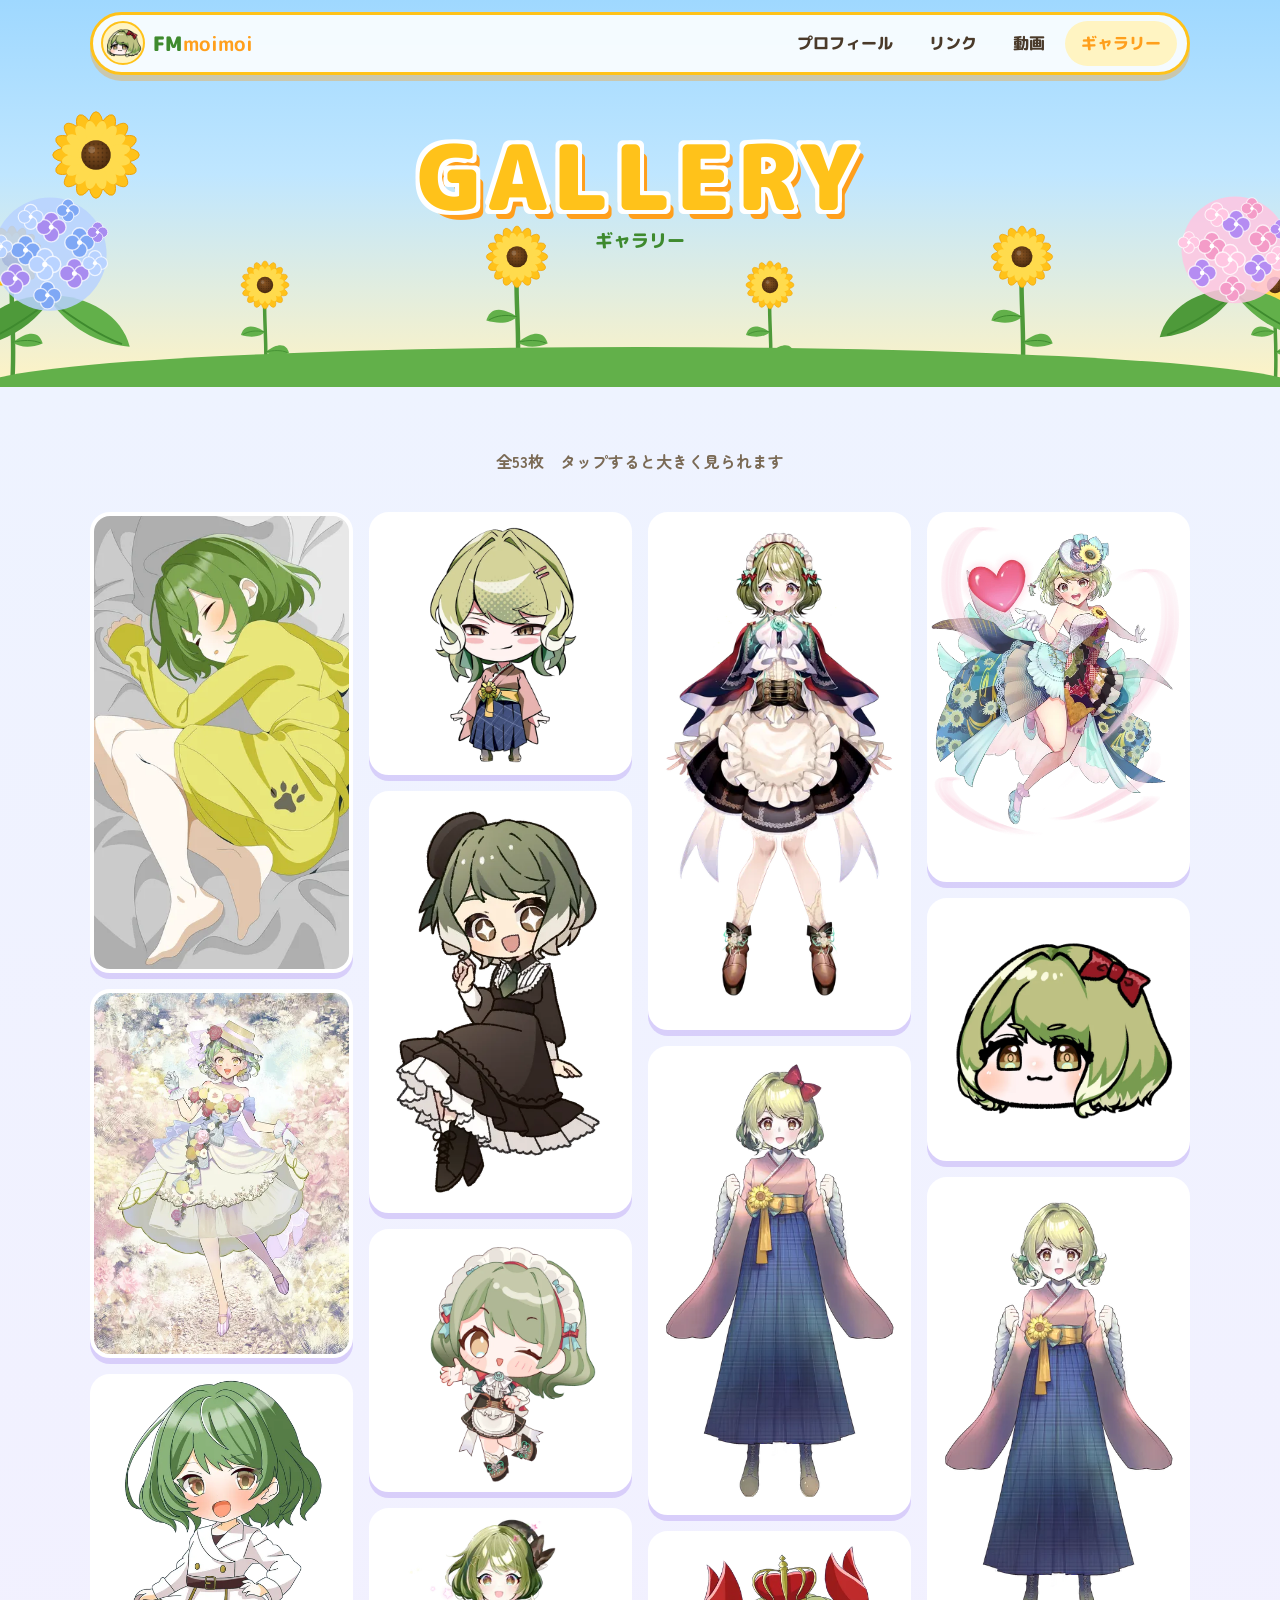
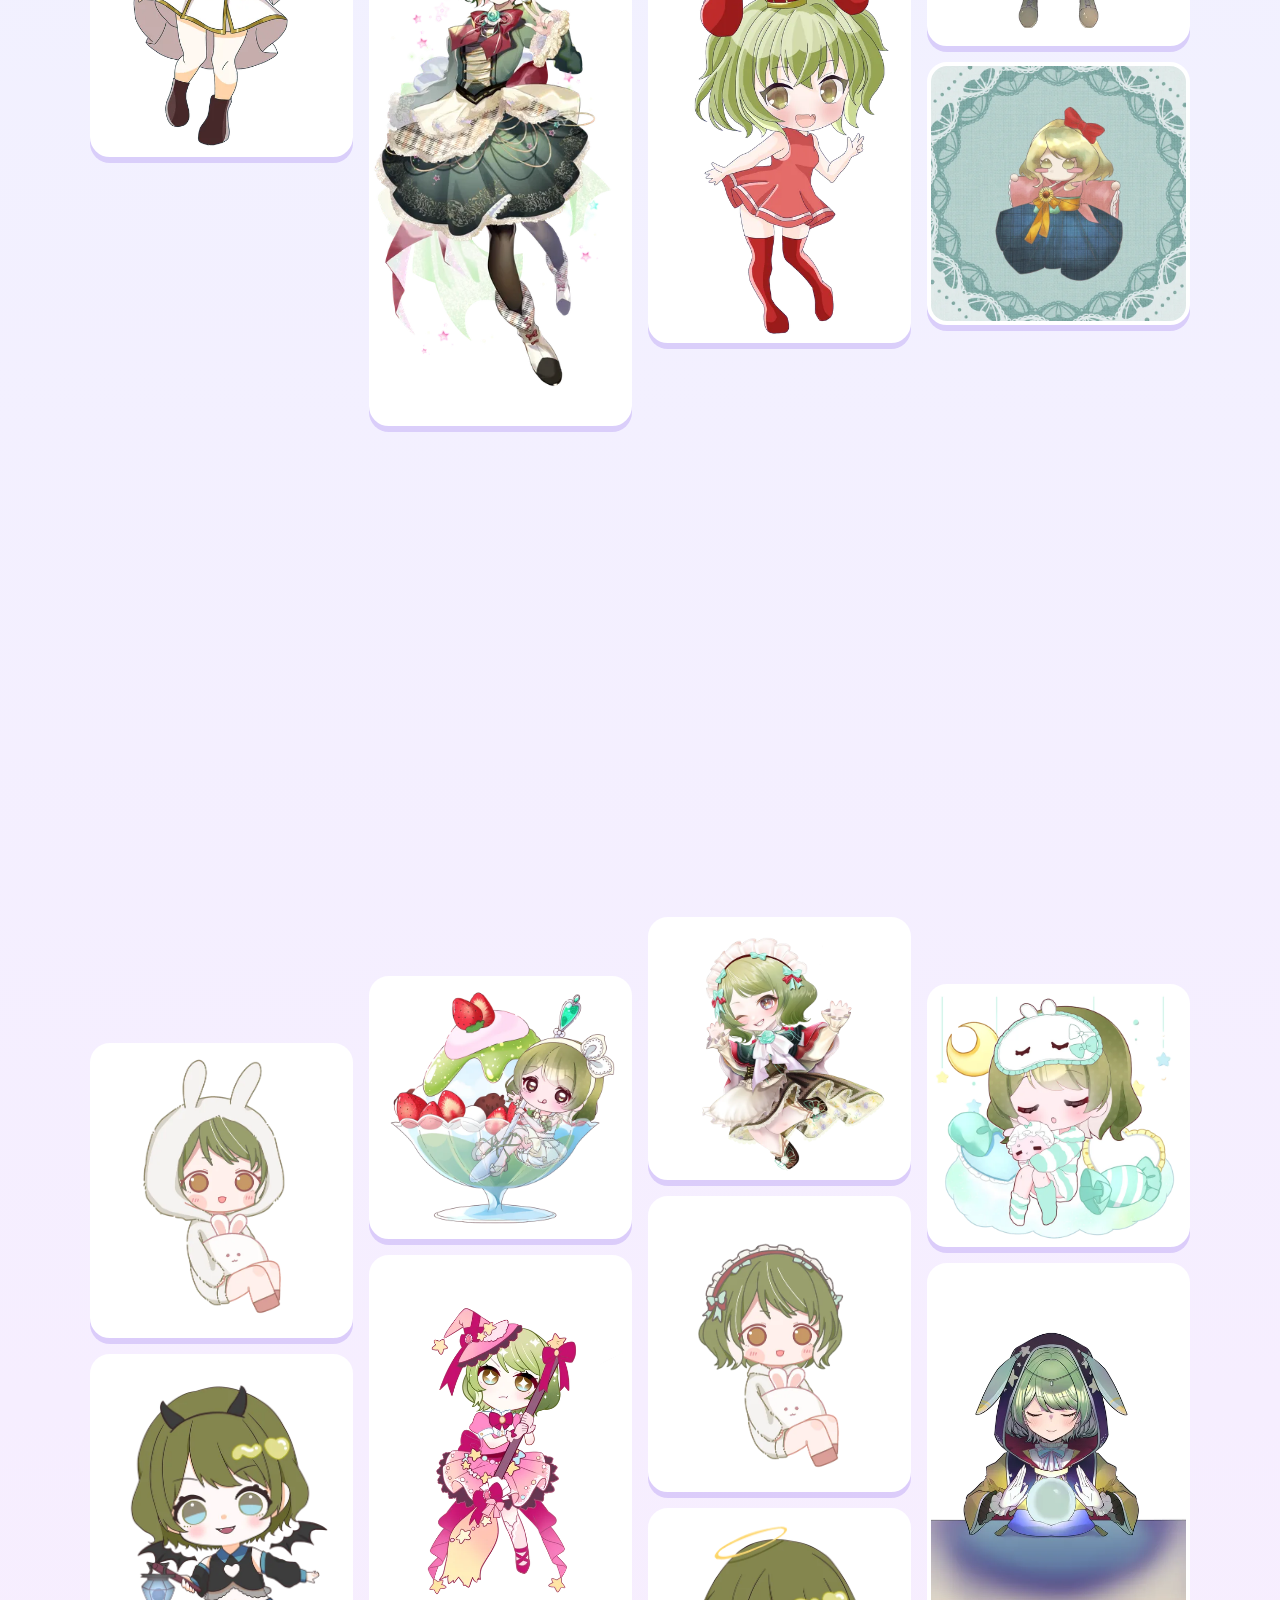
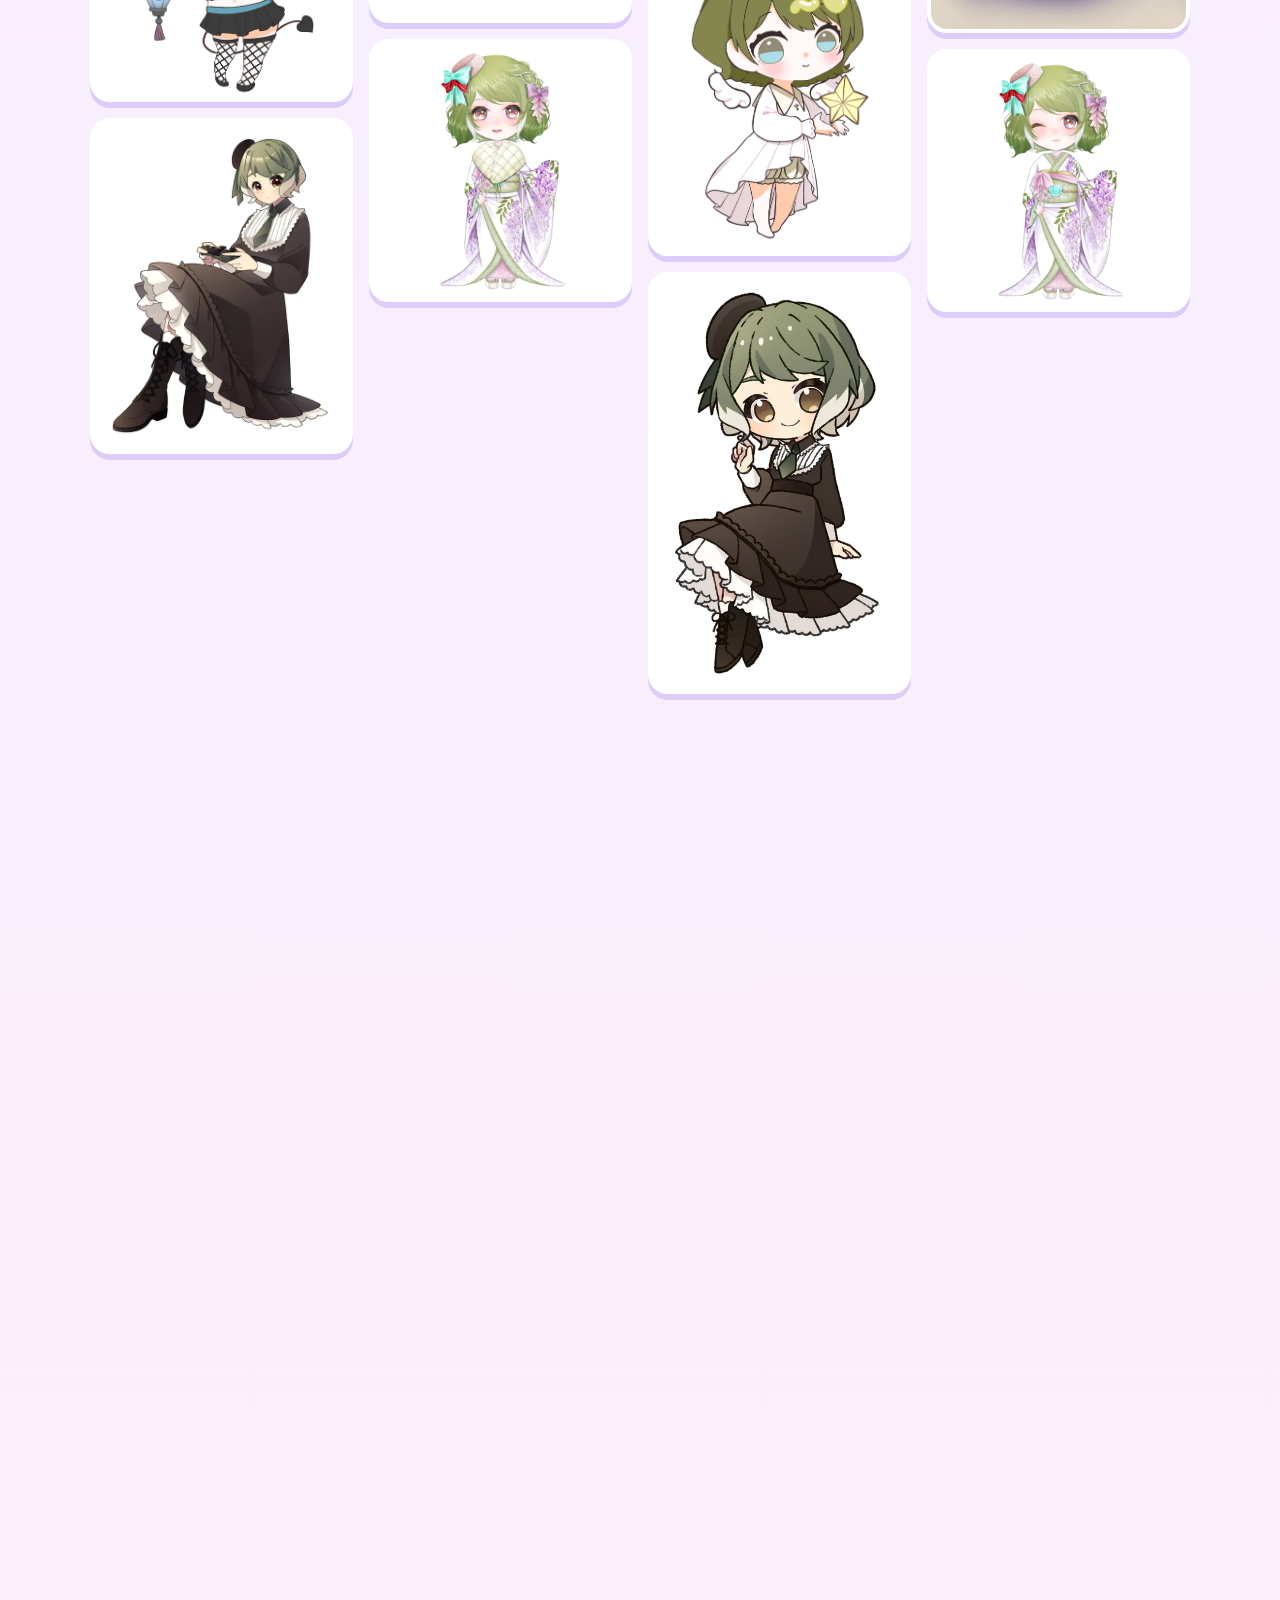
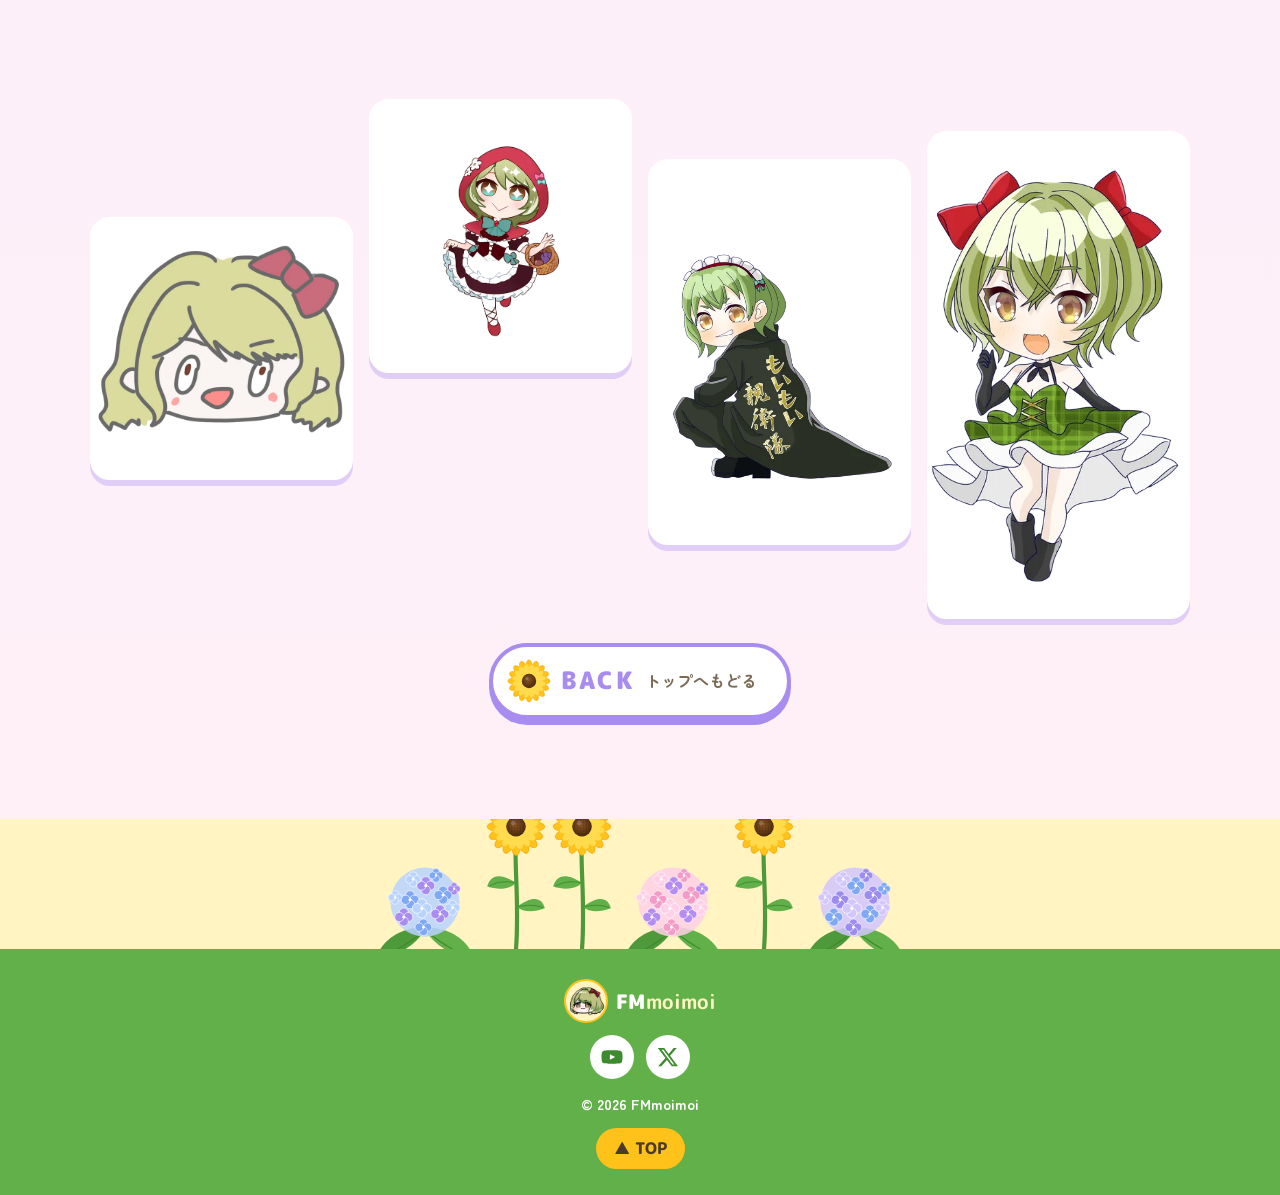
==== gallery.html @ e25a8ead "お母様・お父様のクレジットを追加し、コピーライトを変更 Co-Authored-By: Claude Opus 5.5 <noreply@anthropic.com>" ====
<!DOCTYPE html>
<html lang="ja">
<head>
  <meta charset="UTF-8">
  <meta name="viewport" content="width=device-width, initial-scale=1.0">
  <title>ギャラリー | もいもい -FMmoimoi- 公式サイト</title>
  <meta name="description" content="VTuber もいもい（FMmoimoi）のイラストギャラリー。">
  <meta property="og:title" content="もいもい -FMmoimoi- 公式サイト">
  <meta property="og:description" content="VTuber もいもい（FMmoimoi）の公式サイト。">
  <meta property="og:type" content="website">
  <meta property="og:image" content="images/top/sticker.webp">
  <meta name="theme-color" content="#FFC93C">
  <link rel="icon" type="image/png" href="images/moimoi_icon.png">
  <link rel="apple-touch-icon" href="images/moimoi_icon.png">
  <link rel="preconnect" href="https://fonts.googleapis.com">
  <link rel="preconnect" href="https://fonts.gstatic.com" crossorigin>
  <link href="https://fonts.googleapis.com/css2?family=M+PLUS+Rounded+1c:wght@500;800;900&family=Zen+Maru+Gothic:wght@500;700&display=swap" rel="stylesheet">
  <link rel="stylesheet" href="css/style.css">
  <script src="js/gallery-data.js" defer></script>
  <script src="js/main.js" defer></script>
</head>
<body>

  <script src="js/flowers.js"></script>

  <!-- ===== ヘッダー ===== -->
  <header class="site-header">
    <a class="logo" href="index.html">
      <img src="images/top/icon.webp" alt="" width="44" height="44">
      <span>FM<b>moimoi</b></span>
    </a>
    <button class="menu-btn" aria-label="メニュー" aria-expanded="false" aria-controls="nav">
      <span></span><span></span><span></span>
    </button>
    <nav id="nav" class="nav">
      <a href="index.html#profile">プロフィール</a>
      <a href="index.html#links">リンク</a>
      <a href="index.html#movie">動画</a>
      <a href="gallery.html" aria-current="page">ギャラリー</a>
    </nav>
  </header>

  <main>

    <!-- ===== ページの見出し ===== -->
    <section class="page-hero">
      <svg class="hy hy-l" style="--ha:#7FA8F5;--hb:#A88CF0;--hc:#B9D3FF" aria-hidden="true"><use href="#hydrangea"/></svg>
      <svg class="hy hy-r" style="--ha:#F49CC8;--hb:#B58CF2;--hc:#FFC6E2" aria-hidden="true"><use href="#hydrangea"/></svg>
      <svg class="spin-flower sf-1" aria-hidden="true"><use href="#sunflower"/></svg>
      <h1 class="page-title"><span class="en">GALLERY</span>ギャラリー</h1>
      <div class="field field-mini" aria-hidden="true">
        <svg style="--d:0s"><use href="#sunflower-plant"/></svg>
        <svg style="--d:.6s"><use href="#sunflower-plant"/></svg>
        <svg style="--d:1.1s"><use href="#sunflower-plant"/></svg>
        <svg style="--d:.3s"><use href="#sunflower-plant"/></svg>
        <svg style="--d:.9s"><use href="#sunflower-plant"/></svg>
        <svg style="--d:1.4s"><use href="#sunflower-plant"/></svg>
      </div>
    </section>

    <section class="section gallery gallery-page">
      <p class="section-sub"><span class="gallery-count"></span>　タップすると大きく見られます</p>

      <!-- images/gallery/picup → images/gallery の順に、全部の画像が自動で並びます -->
      <div class="gallery-grid" data-show="all"></div>

      <div class="gallery-more">
        <a class="more-btn" href="index.html">
          <svg aria-hidden="true"><use href="#sunflower"/></svg>
          <span class="more-label">BACK</span>
          <span class="more-sub-back">トップへもどる</span>
        </a>
      </div>
    </section>

  </main>

  <!-- ===== フッター ===== -->
  <footer class="site-footer">
    <div class="footer-flowers" aria-hidden="true">
      <svg class="hy" style="--ha:#7FA8F5;--hb:#A88CF0;--hc:#B9D3FF"><use href="#hydrangea"/></svg>
      <svg class="fp"><use href="#sunflower-plant"/></svg>
      <svg class="fp"><use href="#sunflower-plant"/></svg>
      <svg class="hy" style="--ha:#F49CC8;--hb:#B58CF2;--hc:#FFD0E7"><use href="#hydrangea"/></svg>
      <svg class="fp"><use href="#sunflower-plant"/></svg>
      <svg class="hy" style="--ha:#9C8CF0;--hb:#7FA8F5;--hc:#D2C6FF"><use href="#hydrangea"/></svg>
    </div>
    <div class="footer-body">
      <a class="logo" href="index.html">
        <img src="images/top/icon.webp" alt="" width="44" height="44">
        <span>FM<b>moimoi</b></span>
      </a>
      <div class="footer-sns">
        <a href="https://www.youtube.com/@%E3%82%82%E3%81%84%E3%82%82%E3%81%84024" target="_blank" rel="noopener" aria-label="YouTube"><svg viewBox="0 0 24 24" aria-hidden="true"><path d="M23 7.2a3 3 0 0 0-2.1-2.1C19 4.6 12 4.6 12 4.6s-7 0-8.9.5A3 3 0 0 0 1 7.2 31 31 0 0 0 .5 12a31 31 0 0 0 .5 4.8 3 3 0 0 0 2.1 2.1c1.9.5 8.9.5 8.9.5s7 0 8.9-.5a3 3 0 0 0 2.1-2.1c.4-1.6.5-4.8.5-4.8s0-3.2-.5-4.8ZM9.7 15V9l5.8 3-5.8 3Z"/></svg></a>
        <a href="https://x.com/moymoyradio" target="_blank" rel="noopener" aria-label="X"><svg viewBox="0 0 24 24" aria-hidden="true"><path d="M18.2 2.3h3.4l-7.4 8.4 8.7 11.5h-6.8l-5.3-7-6.1 7H1.3l7.9-9L.9 2.3h7l4.8 6.4 5.5-6.4Zm-1.2 17.9h1.9L7 4.2H5l12 16Z"/></svg></a>
      </div>
      <p class="copy">© 2026 FMmoimoi</p>
      <a class="to-top" href="#top">▲ TOP</a>
    </div>
  </footer>

  <!-- 拡大表示 -->
  <dialog class="lightbox" aria-label="画像の拡大表示">
    <button class="lb-close" aria-label="閉じる">×</button>
    <button class="lb-nav lb-prev" aria-label="前の画像">‹</button>
    <img src="" alt="">
    <button class="lb-nav lb-next" aria-label="次の画像">›</button>
  </dialog>
</body>
</html>
---- css/style.css ----
/* =========================================================
   もいもい -FMmoimoi- 公式サイト
   テーマ：ひまわり × あじさい × 元気いっぱい
   ========================================================= */

:root {
  --sun: #FFC21A;
  --sun-deep: #FF9F1C;
  --sun-pale: #FFF4C2;
  --leaf: #62B04A;
  --leaf-deep: #3E8A2E;
  --moi: #A9C27A;          /* もいもいの髪色 */
  --hy-blue: #7FA8F5;
  --hy-purple: #A88CF0;
  --hy-pink: #F49CC8;
  --sky: #BFE6FF;
  --cream: #FFFCEE;
  --ink: #4A3A2A;
  --ink-soft: #7A6A55;
  --white: #fff;
  --radius: 28px;
  --font-round: "M PLUS Rounded 1c", "Zen Maru Gothic", sans-serif;
  --font-body: "Zen Maru Gothic", "M PLUS Rounded 1c", sans-serif;
}

*, *::before, *::after { box-sizing: border-box; }
* { margin: 0; padding: 0; }

html { scroll-behavior: smooth; scroll-padding-top: 80px; }

/* スクロールバーを隠す（スクロール自体はできる） */
* { scrollbar-width: none; -ms-overflow-style: none; }
*::-webkit-scrollbar { display: none; }

body {
  font-family: var(--font-body);
  color: var(--ink);
  background-color: var(--cream);
  background-image: radial-gradient(rgba(255, 194, 26, .18) 2px, transparent 2.5px);
  background-size: 26px 26px;
  line-height: 1.8;
  overflow-x: hidden;
}

img { max-width: 100%; height: auto; display: block; }
a { color: inherit; }
button { font: inherit; color: inherit; cursor: pointer; }

/* ---------- ヘッダー ---------- */
.site-header {
  position: fixed;
  top: 12px; left: 50%;
  transform: translateX(-50%);
  width: min(1100px, calc(100% - 24px));
  z-index: 50;
  display: flex;
  align-items: center;
  justify-content: space-between;
  padding: 6px 10px 6px 8px;
  background: rgba(255, 255, 255, .88);
  backdrop-filter: blur(10px);
  border: 3px solid var(--sun);
  border-radius: 999px;
  box-shadow: 0 6px 0 rgba(255, 159, 28, .35);
}

.logo {
  display: flex;
  align-items: center;
  gap: 8px;
  text-decoration: none;
  font-family: var(--font-round);
  font-weight: 900;
  font-size: 1.25rem;
  color: var(--leaf-deep);
  letter-spacing: .02em;
}
.logo img {
  width: 44px; height: 44px;
  border-radius: 50%;
  background: var(--sun-pale);
  border: 2px solid var(--sun);
}
.logo b { color: var(--sun-deep); }

.nav { display: flex; gap: 4px; align-items: center; }
.nav a {
  font-family: var(--font-round);
  font-weight: 800;
  text-decoration: none;
  padding: 8px 16px;
  border-radius: 999px;
  transition: background .2s, transform .2s;
}
.nav a:hover { background: var(--sun-pale); transform: translateY(-2px); }

.menu-btn {
  display: none;
  width: 46px; height: 46px;
  border: none;
  background: var(--sun);
  border-radius: 50%;
  position: relative;
}
.menu-btn span {
  position: absolute; left: 13px;
  width: 20px; height: 3px;
  background: #fff;
  border-radius: 3px;
  transition: transform .3s, opacity .3s;
}
.menu-btn span:nth-child(1) { top: 15px; }
.menu-btn span:nth-child(2) { top: 22px; }
.menu-btn span:nth-child(3) { top: 29px; }
.menu-btn[aria-expanded="true"] span:nth-child(1) { transform: translateY(7px) rotate(45deg); }
.menu-btn[aria-expanded="true"] span:nth-child(2) { opacity: 0; }
.menu-btn[aria-expanded="true"] span:nth-child(3) { transform: translateY(-7px) rotate(-45deg); }

/* ---------- ヒーロー ---------- */
.hero {
  position: relative;
  min-height: 100svh;
  padding: 110px 20px 0;
  background: linear-gradient(180deg, #9FD8FF 0%, var(--sky) 35%, #FFF3C4 78%, var(--sun-pale) 100%);
  overflow: hidden;
  display: flex;
  flex-direction: column;
}

.sun-rays {
  position: absolute;
  top: 50%; left: 62%;
  width: 1600px; height: 1600px;
  margin: -800px 0 0 -800px;
  background: repeating-conic-gradient(rgba(255, 255, 255, .35) 0 8deg, transparent 8deg 20deg);
  -webkit-mask-image: radial-gradient(circle, #000 0, transparent 60%);
          mask-image: radial-gradient(circle, #000 0, transparent 60%);
  animation: spin 60s linear infinite;
  pointer-events: none;
}

.hero-inner {
  position: relative;
  z-index: 3;
  flex: 1;
  width: min(1100px, 100%);
  margin: 0 auto;
  display: grid;
  grid-template-columns: 1.1fr 1fr;
  align-items: center;
  gap: 20px;
}

.onair {
  display: inline-flex;
  align-items: center;
  gap: 8px;
  font-family: var(--font-round);
  font-weight: 900;
  font-size: .9rem;
  letter-spacing: .15em;
  color: #fff;
  background: #FF4E45;
  padding: 4px 16px;
  border-radius: 999px;
  box-shadow: 0 4px 0 #c9302a;
  transform: rotate(-4deg);
  text-decoration: none;
  transition: transform .15s;
}
.onair:hover { transform: rotate(-4deg) translateY(-2px) scale(1.05); }
.onair i {
  width: 10px; height: 10px;
  border-radius: 50%;
  background: #fff;
  animation: blink 1.2s steps(2) infinite;
}

.title {
  font-family: var(--font-round);
  font-weight: 900;
  font-size: clamp(4.2rem, 13vw, 9rem);
  line-height: 1.05;
  margin-top: 10px;
  display: flex;
  letter-spacing: -.02em;
}
.title span {
  display: inline-block;
  color: var(--c);
  -webkit-text-stroke: 0;
  text-shadow:
    0 0 0 #fff,
    4px 4px 0 #fff, -4px 4px 0 #fff, 4px -4px 0 #fff, -4px -4px 0 #fff,
    0 5px 0 #fff, 5px 0 0 #fff, 0 -5px 0 #fff, -5px 0 0 #fff,
    6px 10px 0 rgba(74, 58, 42, .18);
  animation: bounce 2.4s ease-in-out infinite;
  animation-delay: var(--d);
}
.title span:nth-child(1) { --c: var(--sun-deep); --d: 0s; }
.title span:nth-child(2) { --c: var(--leaf); --d: .15s; }
.title span:nth-child(3) { --c: var(--hy-blue); --d: .3s; }
.title span:nth-child(4) { --c: var(--hy-pink); --d: .45s; }
.title span:hover { animation: jump .5s ease; }

.title-en {
  font-family: var(--font-round);
  font-weight: 900;
  font-size: clamp(1.4rem, 3.4vw, 2.2rem);
  color: var(--leaf-deep);
  letter-spacing: .12em;
  margin-top: -4px;
}

.hero-visual {
  position: relative;
  align-self: end;
  justify-self: center;
  width: min(440px, 100%);
}
.hero-circle {
  position: absolute;
  left: 50%; top: 18%;
  width: 92%; aspect-ratio: 1;
  transform: translateX(-50%);
  border-radius: 50%;
  background: radial-gradient(circle, #FFF6C8 0 55%, var(--sun) 56% 62%, transparent 63%);
  animation: pulse 3s ease-in-out infinite;
}
.hero-visual img {
  position: relative;
  width: 100%;
  margin-bottom: -40px;
  filter: drop-shadow(0 10px 18px rgba(74, 58, 42, .25));
  animation: float 4s ease-in-out infinite;
}

/* ひまわり畑 */
.field {
  position: relative;
  z-index: 4;
  display: flex;
  justify-content: space-between;
  align-items: flex-end;
  height: 150px;
  margin: 0 -40px;
  pointer-events: none;
}
.field::after {
  content: "";
  position: absolute;
  left: 0; right: 0; bottom: 0;
  height: 40px;
  background: var(--leaf);
  border-radius: 50% 50% 0 0 / 100% 100% 0 0;
}
.field svg {
  width: 90px; height: 234px;
  flex-shrink: 0;
  transform-origin: 50% 100%;
  animation: sway 3s ease-in-out infinite;
  animation-delay: var(--d);
}
.field svg:nth-child(even) { width: 70px; height: 182px; }

/* 回るひまわり・あじさい（装飾） */
.spin-flower { position: absolute; z-index: 2; animation: spin 14s linear infinite; }
.sf-1 { width: 90px; height: 90px; top: 110px; left: 4%; }
.sf-2 { width: 60px; height: 60px; top: 46%; left: 46%; animation-duration: 10s; animation-direction: reverse; }

.hy { position: absolute; animation: wobble 5s ease-in-out infinite; }
.hy-l { width: 260px; height: 260px; left: -60px; bottom: 90px; z-index: 5; }
.hy-r { width: 240px; height: 240px; right: -50px; bottom: 110px; z-index: 5; animation-delay: -2s; }

/* 舞う花びら */
.petal-rain { position: absolute; inset: 0; z-index: 2; pointer-events: none; overflow: hidden; }
.petal-rain i {
  position: absolute;
  top: -30px;
  width: 14px; height: 22px;
  border-radius: 50% 50% 50% 50% / 70% 70% 30% 30%;
  opacity: .9;
  animation: fall linear infinite;
}

/* ---------- 流れる帯 ---------- */
.marquee {
  background: var(--sun);
  border-block: 4px solid var(--sun-deep);
  overflow: hidden;
  transform: rotate(-1.5deg);
  margin: -12px -10px 0;
  position: relative;
  z-index: 6;
}
.marquee-track {
  display: flex;
  align-items: center;
  gap: 22px;
  width: max-content;
  padding: 10px 0;
  animation: marquee 22s linear infinite;
}
.marquee span {
  font-family: var(--font-round);
  font-weight: 900;
  font-size: 1.3rem;
  color: #fff;
  text-shadow: 2px 2px 0 var(--sun-deep);
  white-space: nowrap;
}
.marquee svg { width: 34px; height: 34px; animation: spin 6s linear infinite; }

/* ---------- セクション共通 ---------- */
.section {
  position: relative;
  padding: 100px 20px;
  overflow: hidden;
}

.section-title {
  text-align: center;
  font-family: var(--font-round);
  font-weight: 800;
  font-size: 1.1rem;
  color: var(--ink-soft);
  margin-bottom: 40px;
  position: relative;
  z-index: 2;
}
.section-title .en {
  display: block;
  font-weight: 900;
  font-size: clamp(2.8rem, 8vw, 4.4rem);
  line-height: 1.1;
  letter-spacing: .06em;
  color: var(--sun);
  text-shadow: 4px 4px 0 var(--sun-deep);
}
.section-sub {
  text-align: center;
  margin: -28px 0 36px;
  font-weight: 700;
  color: var(--ink-soft);
  position: relative;
  z-index: 2;
}

/* ---------- プロフィール ---------- */
.profile {
  background:
    radial-gradient(circle at 10% 20%, rgba(127, 168, 245, .18) 0 120px, transparent 121px),
    radial-gradient(circle at 92% 80%, rgba(255, 194, 26, .22) 0 160px, transparent 161px);
}

.profile-wrap {
  width: min(1000px, 100%);
  margin: 0 auto;
  display: grid;
  grid-template-columns: 1fr 1.5fr;
  gap: 40px;
  align-items: center;
  position: relative;
  z-index: 2;
}

.profile-img { position: relative; display: grid; place-items: center; }
.profile-img .blob {
  position: absolute;
  width: 90%; aspect-ratio: 1;
  background: linear-gradient(135deg, var(--sun-pale), #D9E8FF);
  border-radius: 42% 58% 63% 37% / 41% 44% 56% 59%;
  animation: morph 8s ease-in-out infinite;
}
.profile-img img {
  position: relative;
  max-height: 460px;
  width: auto;
  filter: drop-shadow(0 8px 12px rgba(74, 58, 42, .2));
}
.profile-sf {
  position: absolute;
  width: 80px; height: 80px;
  right: 6%; top: 4%;
  animation: spin 12s linear infinite;
}

.profile-card {
  background: var(--white);
  border-radius: var(--radius);
  border: 4px solid var(--moi);
  box-shadow: 10px 10px 0 var(--moi);
  padding: 32px;
}
.profile-head { display: flex; align-items: center; gap: 16px; }
.profile-head img {
  width: 84px; height: 84px;
  border-radius: 50%;
  border: 3px solid var(--sun);
  background: var(--sun-pale);
}
.profile-name {
  font-family: var(--font-round);
  font-weight: 900;
  font-size: 2.2rem;
  line-height: 1.1;
  color: var(--leaf-deep);
}
.profile-name-en {
  font-family: var(--font-round);
  font-weight: 800;
  color: var(--sun-deep);
  letter-spacing: .1em;
}
.profile-lead {
  margin: 20px 0;
  font-weight: 700;
  padding: 14px 18px;
  background: var(--sun-pale);
  border-radius: 18px;
  position: relative;
}
.profile-lead::before {
  content: "";
  position: absolute;
  top: -10px; left: 36px;
  border: 10px solid transparent;
  border-top: 0;
  border-bottom-color: var(--sun-pale);
}

.profile-list {
  list-style: none;
  display: grid;
  gap: 8px;
}
.profile-list li {
  font-weight: 700;
  padding: 0 4px 8px;
  border-bottom: 2px dotted #E8DFC8;
}

/* お母様・お父様（ギャラリーのMOREの下） */
.credit-card {
  width: min(620px, 100%);
  margin: 48px auto 0;
  background: var(--white);
  border: 4px solid var(--hy-purple);
  border-radius: var(--radius);
  box-shadow: 8px 8px 0 var(--hy-purple);
  padding: 20px 28px;
  position: relative;
  z-index: 2;
}
.profile-credit {
  display: grid;
  grid-template-columns: auto 1fr;
  gap: 10px 14px;
  align-items: baseline;
}
.profile-credit dt {
  font-family: var(--font-round);
  font-weight: 800;
  font-size: .85rem;
  color: #fff;
  background: var(--hy-purple);
  padding: 1px 12px;
  border-radius: 999px;
  white-space: nowrap;
}
.profile-credit dd { display: flex; flex-wrap: wrap; gap: 4px 14px; }
.profile-credit a {
  font-weight: 700;
  color: var(--leaf-deep);
  text-decoration-thickness: 2px;
  text-underline-offset: 3px;
}

.deco-hy-1 { width: 220px; height: 220px; left: -60px; top: 40px; opacity: .9; }

/* ---------- ギャラリー ---------- */
.gallery {
  background: linear-gradient(180deg, #EEF3FF 0%, #F6EEFF 50%, #FFF0F7 100%);
  border-radius: 60px 60px 0 0;
}
.deco-hy-2 { width: 200px; height: 200px; right: -50px; top: 30px; }
.deco-hy-3 { width: 160px; height: 160px; left: -40px; bottom: 60px; animation-delay: -2.5s; }

.gallery-grid {
  width: min(1100px, 100%);
  margin: 0 auto;
  display: flex;
  align-items: flex-start;
  gap: 16px;
  position: relative;
  z-index: 2;
}
.g-col {
  flex: 1;
  min-width: 0;
  display: flex;
  flex-direction: column;
  gap: 16px;
}
.g-item {
  display: block;
  width: 100%;
  border: 4px solid var(--white);
  border-radius: 20px;
  overflow: hidden;
  background: var(--white);
  box-shadow: 0 6px 0 rgba(168, 140, 240, .35);
  transition: transform .25s, box-shadow .25s;
}
.g-item:nth-child(3n+1):hover { transform: rotate(-2deg) scale(1.03); }
.g-item:nth-child(3n+2):hover { transform: rotate(2deg) scale(1.03); }
.g-item:nth-child(3n):hover { transform: translateY(-6px) scale(1.03); }
.g-item:hover { box-shadow: 0 12px 0 rgba(255, 159, 28, .45); }
.g-item img { width: 100%; height: auto; }

/* MOREを押すまでは追加の画像を隠す */
.gallery-grid:not(.is-open) .g-extra { display: none; }
.gallery-grid.is-open .g-extra { animation: pop .4s ease; }
.gallery-more[hidden] { display: none; }

.gallery-more {
  position: relative;
  z-index: 2;
  display: flex;
  justify-content: center;
  margin-top: 24px;
}
.more-btn {
  display: inline-flex;
  align-items: center;
  gap: 10px;
  padding: 12px 30px 12px 14px;
  border: 4px solid var(--hy-purple);
  border-radius: 999px;
  background: var(--white);
  box-shadow: 0 6px 0 var(--hy-purple);
  transition: transform .15s, box-shadow .15s;
}
.more-btn:hover { transform: translateY(-3px); box-shadow: 0 9px 0 var(--hy-purple); }
.more-btn:active { transform: translateY(4px); box-shadow: 0 2px 0 var(--hy-purple); }
.more-btn svg { width: 44px; height: 44px; transition: transform .5s; }
.more-btn:hover svg { transform: rotate(90deg); }
.more-btn[aria-expanded="true"] svg { transform: rotate(180deg); }
.more-label {
  font-family: var(--font-round);
  font-weight: 900;
  font-size: 1.5rem;
  letter-spacing: .12em;
  color: var(--hy-purple);
}
.more-sub { font-weight: 700; color: var(--ink-soft); }

/* 拡大表示 */
.lightbox {
  margin: auto;
  border: none;
  background: transparent;
  max-width: 100vw;
  max-height: 100vh;
  overflow: visible;
}
.lightbox::backdrop { background: rgba(40, 30, 60, .82); backdrop-filter: blur(4px); }
.lightbox[open] img { animation: pop .3s ease; }
.lightbox img {
  max-width: min(90vw, 900px);
  max-height: 86vh;
  border-radius: 18px;
  border: 5px solid #fff;
}
.lb-close, .lb-nav {
  position: fixed;
  border: none;
  background: var(--sun);
  color: #fff;
  font-weight: 900;
  border-radius: 50%;
  width: 52px; height: 52px;
  font-size: 2rem;
  line-height: 1;
  box-shadow: 0 4px 0 var(--sun-deep);
}
.lb-close { top: 16px; right: 16px; }
.lb-nav { top: 50%; transform: translateY(-50%); }
.lb-prev { left: 12px; }
.lb-next { right: 12px; }

/* ---------- リンク ---------- */
.links {
  background: var(--sun-pale);
}
.link-cards {
  width: min(620px, 100%);
  margin: 0 auto;
  display: grid;
  grid-template-columns: repeat(2, 1fr);
  gap: 20px;
  position: relative;
  z-index: 2;
}
.link-card {
  display: flex;
  flex-direction: column;
  align-items: center;
  gap: 4px;
  padding: 30px 16px;
  border-radius: var(--radius);
  background: var(--white);
  text-decoration: none;
  border: 4px solid var(--c);
  box-shadow: 0 8px 0 var(--c);
  transition: transform .2s, box-shadow .2s;
}
.link-card:hover { transform: translateY(-6px) rotate(-1.5deg); box-shadow: 0 14px 0 var(--c); }
.lc-yt { --c: #FF4E45; }
.lc-x { --c: #333; }
.lc-icon {
  width: 72px; height: 72px;
  display: grid;
  place-items: center;
  border-radius: 50%;
  background: var(--c);
  margin-bottom: 8px;
}
.lc-icon svg { width: 38px; height: 38px; fill: #fff; }
.lc-name { font-family: var(--font-round); font-weight: 900; font-size: 1.5rem; }
.lc-id { font-weight: 700; color: var(--ink-soft); font-size: .95rem; }

/* ---------- 最新動画 ---------- */
.movie { background: linear-gradient(180deg, var(--cream), #FFF4D6 50%, var(--cream)); }
.movie-sf { width: 90px; height: 90px; right: 6%; top: 60px; }
.movie-wrap {
  width: min(880px, 100%);
  margin: 0 auto;
  position: relative;
  z-index: 2;
}
.movie-tabs {
  display: flex;
  flex-wrap: wrap;
  justify-content: center;
  gap: 8px;
  margin-bottom: 18px;
}
.movie-tabs button {
  font-family: var(--font-round);
  font-weight: 800;
  padding: 8px 20px;
  border-radius: 999px;
  border: 3px solid var(--leaf);
  background: var(--white);
  color: var(--leaf-deep);
  transition: background .2s, color .2s, transform .2s;
}
.movie-tabs button:hover { transform: translateY(-2px); }
.movie-tabs button[aria-selected="true"] { background: var(--leaf); color: #fff; }
.movie-frame {
  aspect-ratio: 16 / 9;
  border-radius: var(--radius);
  overflow: hidden;
  border: 6px solid var(--white);
  background: #000;
  box-shadow: 10px 10px 0 var(--leaf), 0 14px 30px rgba(74, 58, 42, .15);
}
.movie-frame iframe { width: 100%; height: 100%; border: 0; display: block; }

/* ---------- 下層ページの見出し ---------- */
.page-hero {
  position: relative;
  padding: 130px 20px 0;
  min-height: 380px;
  background: linear-gradient(180deg, #9FD8FF 0%, var(--sky) 45%, #FFF3C4 100%);
  overflow: hidden;
  display: flex;
  flex-direction: column;
  justify-content: space-between;
}
.page-hero .hy-l { width: 180px; height: 180px; left: -40px; bottom: 30px; }
.page-hero .hy-r { width: 170px; height: 170px; right: -40px; bottom: 40px; }
.page-title {
  position: relative;
  z-index: 5;
  text-align: center;
  font-family: var(--font-round);
  font-weight: 800;
  font-size: 1.15rem;
  color: var(--leaf-deep);
}
.page-title .en {
  display: block;
  font-weight: 900;
  font-size: clamp(3rem, 10vw, 5.6rem);
  line-height: 1.05;
  letter-spacing: .06em;
  color: var(--sun);
  text-shadow: 4px 4px 0 #fff, -4px 4px 0 #fff, 4px -4px 0 #fff, -4px -4px 0 #fff, 7px 9px 0 var(--sun-deep);
}
.field-mini { height: 110px; margin-top: 20px; }
.field-mini svg { width: 64px; height: 166px; }
.field-mini svg:nth-child(even) { width: 50px; height: 130px; }

.nav a[aria-current="page"] { background: var(--sun-pale); color: var(--sun-deep); }

.gallery-page { border-radius: 0; padding-top: 60px; }
.gallery-page .section-sub { margin-top: 0; }
.more-btn { text-decoration: none; color: inherit; }
.more-sub-back { font-weight: 700; color: var(--ink-soft); }

/* ---------- フッター ---------- */
.site-footer { background: var(--sun-pale); }
.footer-flowers {
  display: flex;
  justify-content: center;
  align-items: flex-end;
  gap: 6px;
  height: 130px;
  overflow: hidden;
}
.footer-flowers .hy { position: static; width: 110px; height: 110px; margin-bottom: -16px; }
.footer-flowers .fp { width: 60px; height: 156px; transform-origin: 50% 100%; animation: sway 3s ease-in-out infinite; }
.footer-flowers .fp:nth-of-type(odd) { animation-delay: -1.2s; }

.footer-body {
  background: var(--leaf);
  color: #fff;
  text-align: center;
  padding: 30px 20px 26px;
  display: grid;
  justify-items: center;
  gap: 6px;
}
.footer-body .logo { color: #fff; }
.footer-body .logo b { color: var(--sun-pale); }
.footer-sns { display: flex; gap: 12px; margin: 6px 0; }
.footer-sns a {
  width: 44px; height: 44px;
  display: grid;
  place-items: center;
  border-radius: 50%;
  background: #fff;
  color: var(--leaf-deep);
  transition: transform .15s;
}
.footer-sns a:hover { transform: translateY(-3px); }
.footer-sns svg { width: 22px; height: 22px; fill: currentColor; }
.copy { font-weight: 700; font-size: .9rem; }
.to-top {
  font-family: var(--font-round);
  font-weight: 800;
  text-decoration: none;
  background: var(--sun);
  color: var(--ink);
  padding: 6px 18px;
  border-radius: 999px;
  margin-top: 6px;
}

/* ---------- スクロールで出てくる ---------- */
.reveal { opacity: 0; transform: translateY(40px) scale(.96); transition: opacity .6s ease, transform .6s cubic-bezier(.34, 1.56, .64, 1); }
.reveal.is-in { opacity: 1; transform: none; }
.g-item.reveal.is-in:hover { transition: transform .25s, box-shadow .25s; }

/* ---------- アニメーション ---------- */
@keyframes spin { to { transform: rotate(360deg); } }
@keyframes blink { 50% { opacity: 0; } }
@keyframes bounce {
  0%, 60%, 100% { transform: translateY(0) rotate(0); }
  20% { transform: translateY(-18px) rotate(-4deg); }
  40% { transform: translateY(0) rotate(3deg); }
}
@keyframes jump { 50% { transform: translateY(-30px) scale(1.15) rotate(8deg); } }
@keyframes float { 50% { transform: translateY(-14px); } }
@keyframes pulse { 50% { transform: translateX(-50%) scale(1.05); } }
@keyframes sway { 0%, 100% { transform: rotate(-4deg); } 50% { transform: rotate(4deg); } }
@keyframes wobble { 0%, 100% { transform: rotate(-5deg) scale(1); } 50% { transform: rotate(5deg) scale(1.05); } }
@keyframes marquee { to { transform: translateX(-50%); } }
@keyframes morph {
  0%, 100% { border-radius: 42% 58% 63% 37% / 41% 44% 56% 59%; }
  50% { border-radius: 58% 42% 38% 62% / 55% 60% 40% 45%; }
}
@keyframes fall {
  from { transform: translate(0, 0) rotate(0); }
  to { transform: translate(var(--dx, 60px), 110vh) rotate(720deg); }
}
@keyframes pop { from { transform: scale(.85); opacity: 0; } }

@media (prefers-reduced-motion: reduce) {
  *, *::before, *::after { animation: none !important; transition: none !important; }
  html { scroll-behavior: auto; }
  .reveal { opacity: 1; transform: none; }
}

/* ---------- タブレット ---------- */
@media (max-width: 900px) {
  .menu-btn { display: block; }
  .nav {
    position: absolute;
    top: calc(100% + 10px); left: 0; right: 0;
    flex-direction: column;
    align-items: stretch;
    background: #fff;
    border: 3px solid var(--sun);
    border-radius: 24px;
    padding: 10px;
    box-shadow: 0 6px 0 rgba(255, 159, 28, .35);
    opacity: 0;
    visibility: hidden;
    transform: translateY(-10px);
    transition: opacity .25s, transform .25s, visibility .25s;
  }
  .nav.open { opacity: 1; visibility: visible; transform: none; }
  .nav a { text-align: center; padding: 12px; }

  /* 縦1列のときは、流れる帯までがちょうど1画面に収まるように、キャラ画像を残りの高さに合わせて縮める */
  .hero { height: calc(100svh - 60px); min-height: 520px; }
  .hero-inner { display: flex; flex-direction: column; align-items: center; text-align: center; padding-top: 10px; gap: 0; min-height: 0; }
  .hero-text { display: flex; flex-direction: column; align-items: center; }
  .hero-visual { flex: 1; min-height: 0; width: 100%; display: flex; justify-content: center; }
  .hero-visual img { width: auto; height: 100%; max-width: 100%; object-fit: contain; object-position: bottom; }
  .hero-circle { width: auto; height: 62%; }
  .sun-rays { left: 50%; top: 70%; }
  .sf-2 { display: none; }
  .profile-wrap { grid-template-columns: 1fr; }
  .profile-img img { max-height: 340px; }
  .profile-img .blob { width: min(90%, 340px); }
}

/* ---------- スマホ ---------- */
@media (max-width: 720px) {
  .movie-sf { width: 56px; height: 56px; top: 40px; right: 4%; }
  .movie-frame { border-width: 4px; box-shadow: 6px 6px 0 var(--leaf); }

  .page-hero { padding-top: 110px; min-height: 300px; }
  .page-hero .hy-l { width: 110px; height: 110px; left: -30px; }
  .page-hero .hy-r { width: 100px; height: 100px; right: -26px; }
  .field-mini svg:nth-child(n+5) { display: none; }

  .hero { padding: 96px 16px 0; }
  .hy-l { width: 120px; height: 120px; left: -30px; bottom: 100px; }
  .hy-r { width: 110px; height: 110px; right: -24px; bottom: 110px; }
  .sf-1 { width: 56px; height: 56px; top: 90px; left: 10px; }
  .field { height: 110px; }
  .field svg { width: 64px; height: 166px; }
  .field svg:nth-child(even) { width: 50px; height: 130px; }
  .field svg:nth-child(n+7) { display: none; }

  .section { padding: 72px 16px; }
  .profile-card { padding: 22px 18px; box-shadow: 6px 6px 0 var(--moi); }
  .credit-card { padding: 18px; box-shadow: 6px 6px 0 var(--hy-purple); }
  .profile-name { font-size: 1.8rem; }
  .deco-hy-1 { width: 140px; height: 140px; left: -50px; top: 20px; }
  .deco-hy-2 { width: 120px; height: 120px; right: -40px; top: 20px; }
  .deco-hy-3 { display: none; }

  .gallery { border-radius: 36px 36px 0 0; }
  .gallery-grid, .g-col { gap: 10px; }
  .g-item { border-width: 3px; border-radius: 14px; }

  .link-cards { grid-template-columns: 1fr; }
  .link-card { flex-direction: row; justify-content: flex-start; gap: 14px; padding: 16px 20px; }
  .lc-icon { width: 56px; height: 56px; margin: 0; }
  .lc-icon svg { width: 30px; height: 30px; }
  .lc-id { margin-left: auto; font-size: .85rem; }

  .lb-nav { top: auto; bottom: 16px; transform: none; }
  .lb-prev { left: calc(50% - 64px); }
  .lb-next { right: calc(50% - 64px); }

  .footer-flowers .hy { width: 80px; height: 80px; }
  .footer-flowers .fp { width: 44px; height: 114px; }
}

/* ---------- 縦が短いスマホ（ブラウザのバーが出ているときなど） ---------- */
/* 文字とひまわり畑を小さくして、キャラ画像の場所を空ける */
@media (max-width: 900px) and (max-height: 760px) {
  .hero { padding-top: 84px; }
  .hero-inner { padding-top: 0; }
  .onair { font-size: .8rem; padding: 2px 14px; }
  .title { font-size: 3.4rem; margin-top: 4px; }
  .title-en { font-size: 1.2rem; }
  .field { height: 80px; }
  .field svg { width: 48px; height: 124px; }
  .field svg:nth-child(even) { width: 38px; height: 98px; }
  .hy-l { width: 90px; height: 90px; bottom: 70px; }
  .hy-r { width: 84px; height: 84px; bottom: 76px; }
  .sf-1 { top: 80px; width: 44px; height: 44px; }
}
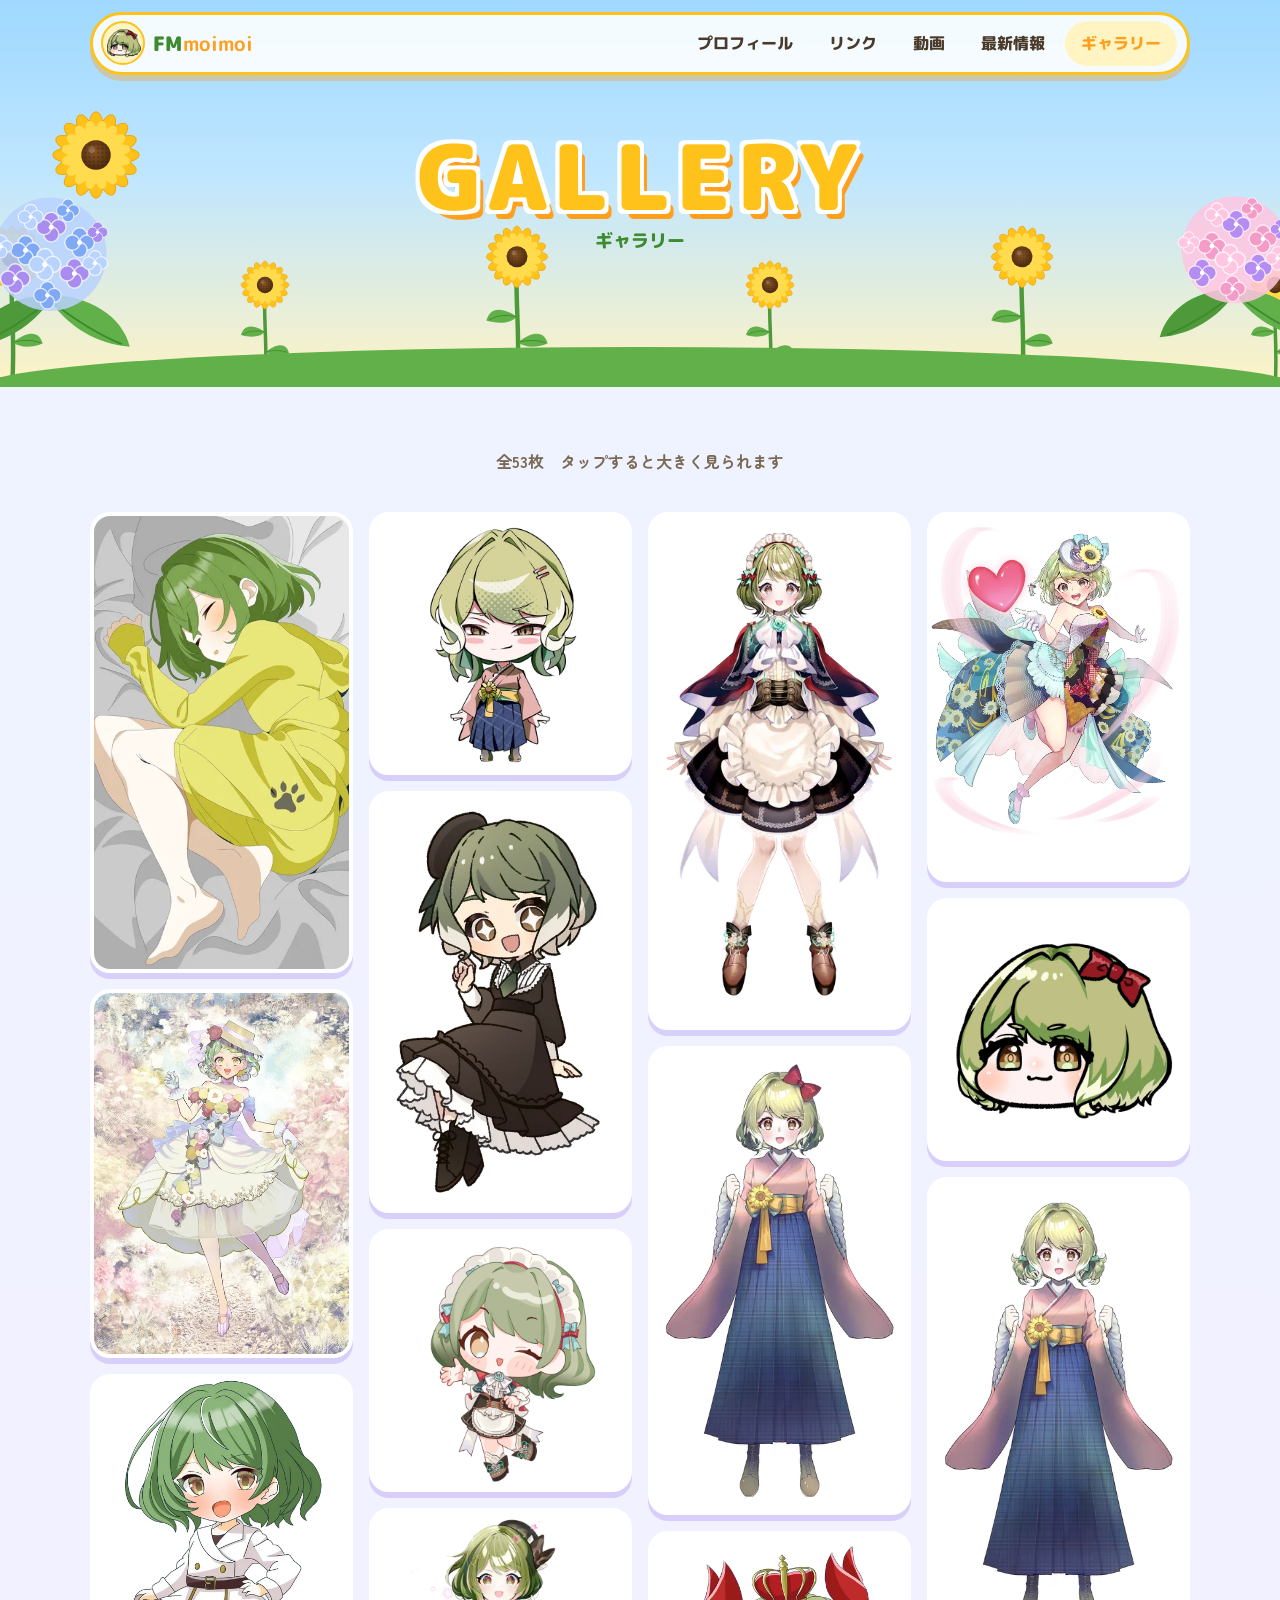
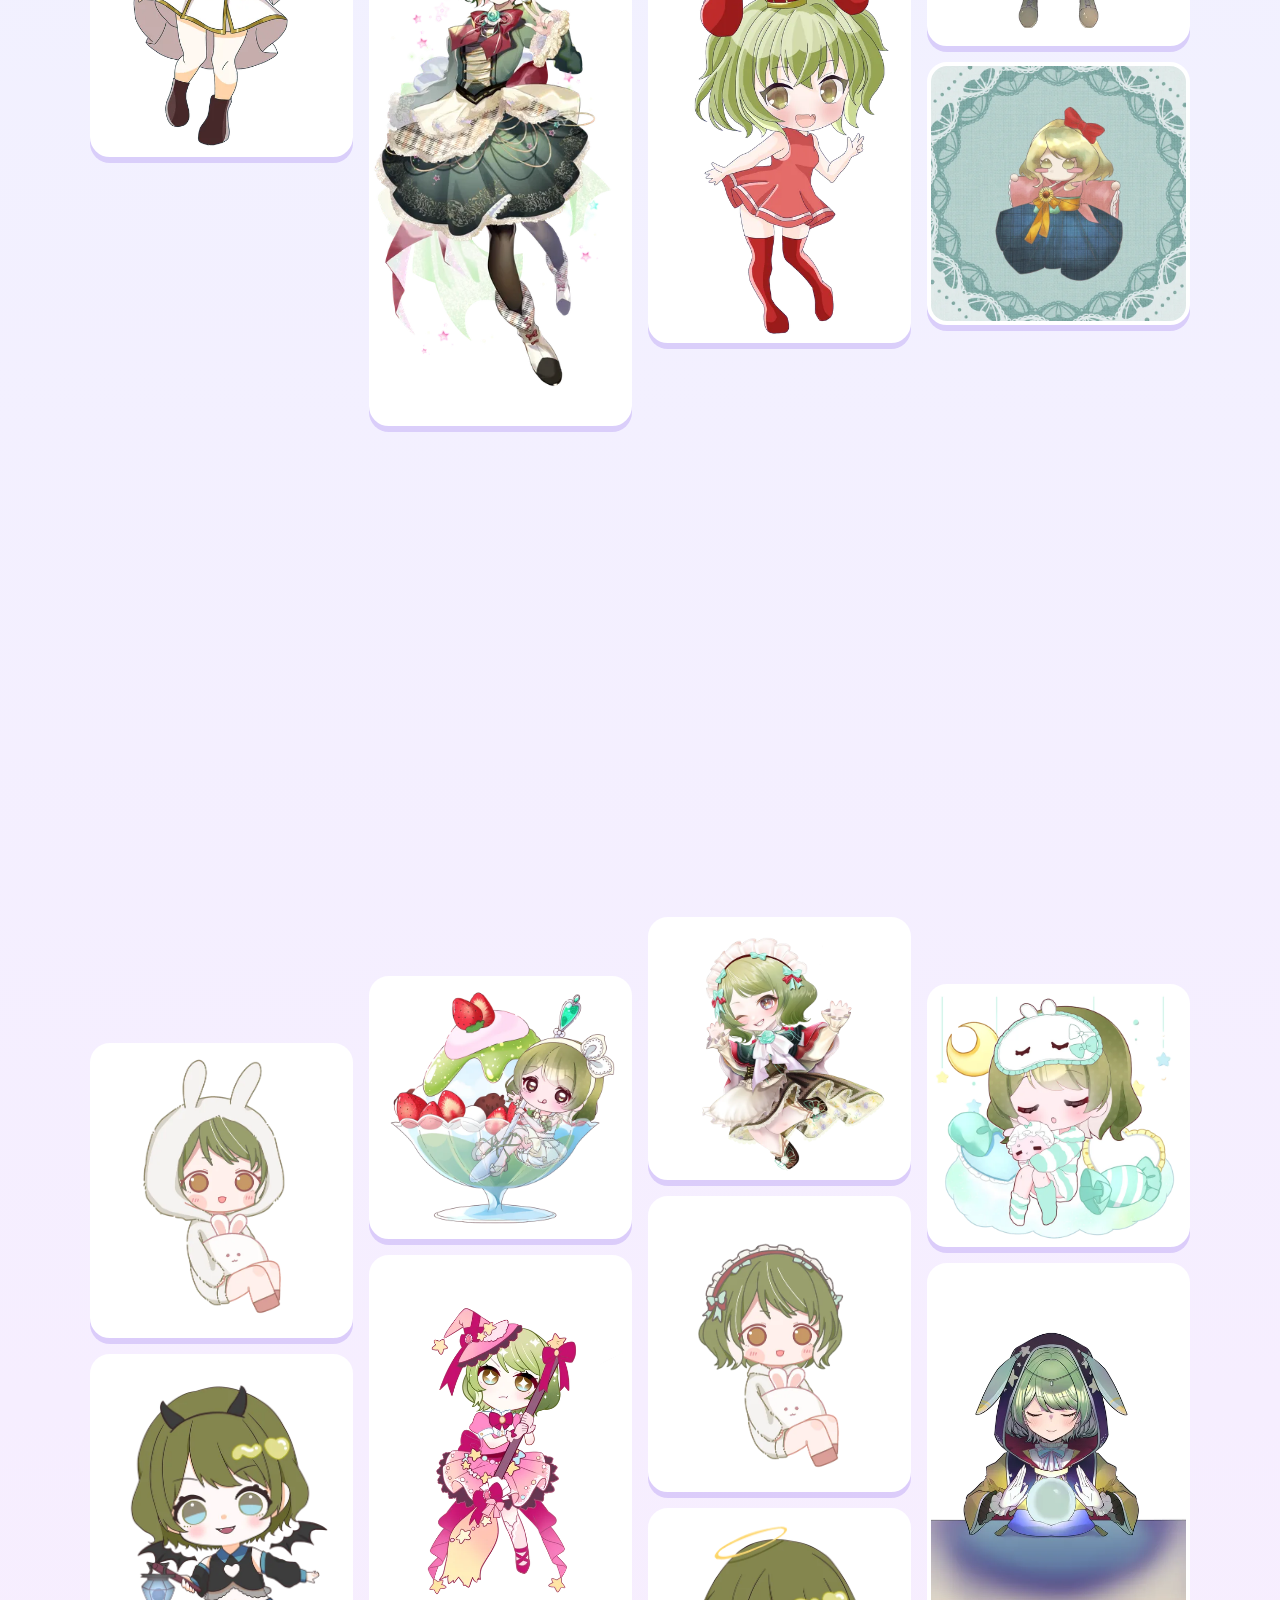
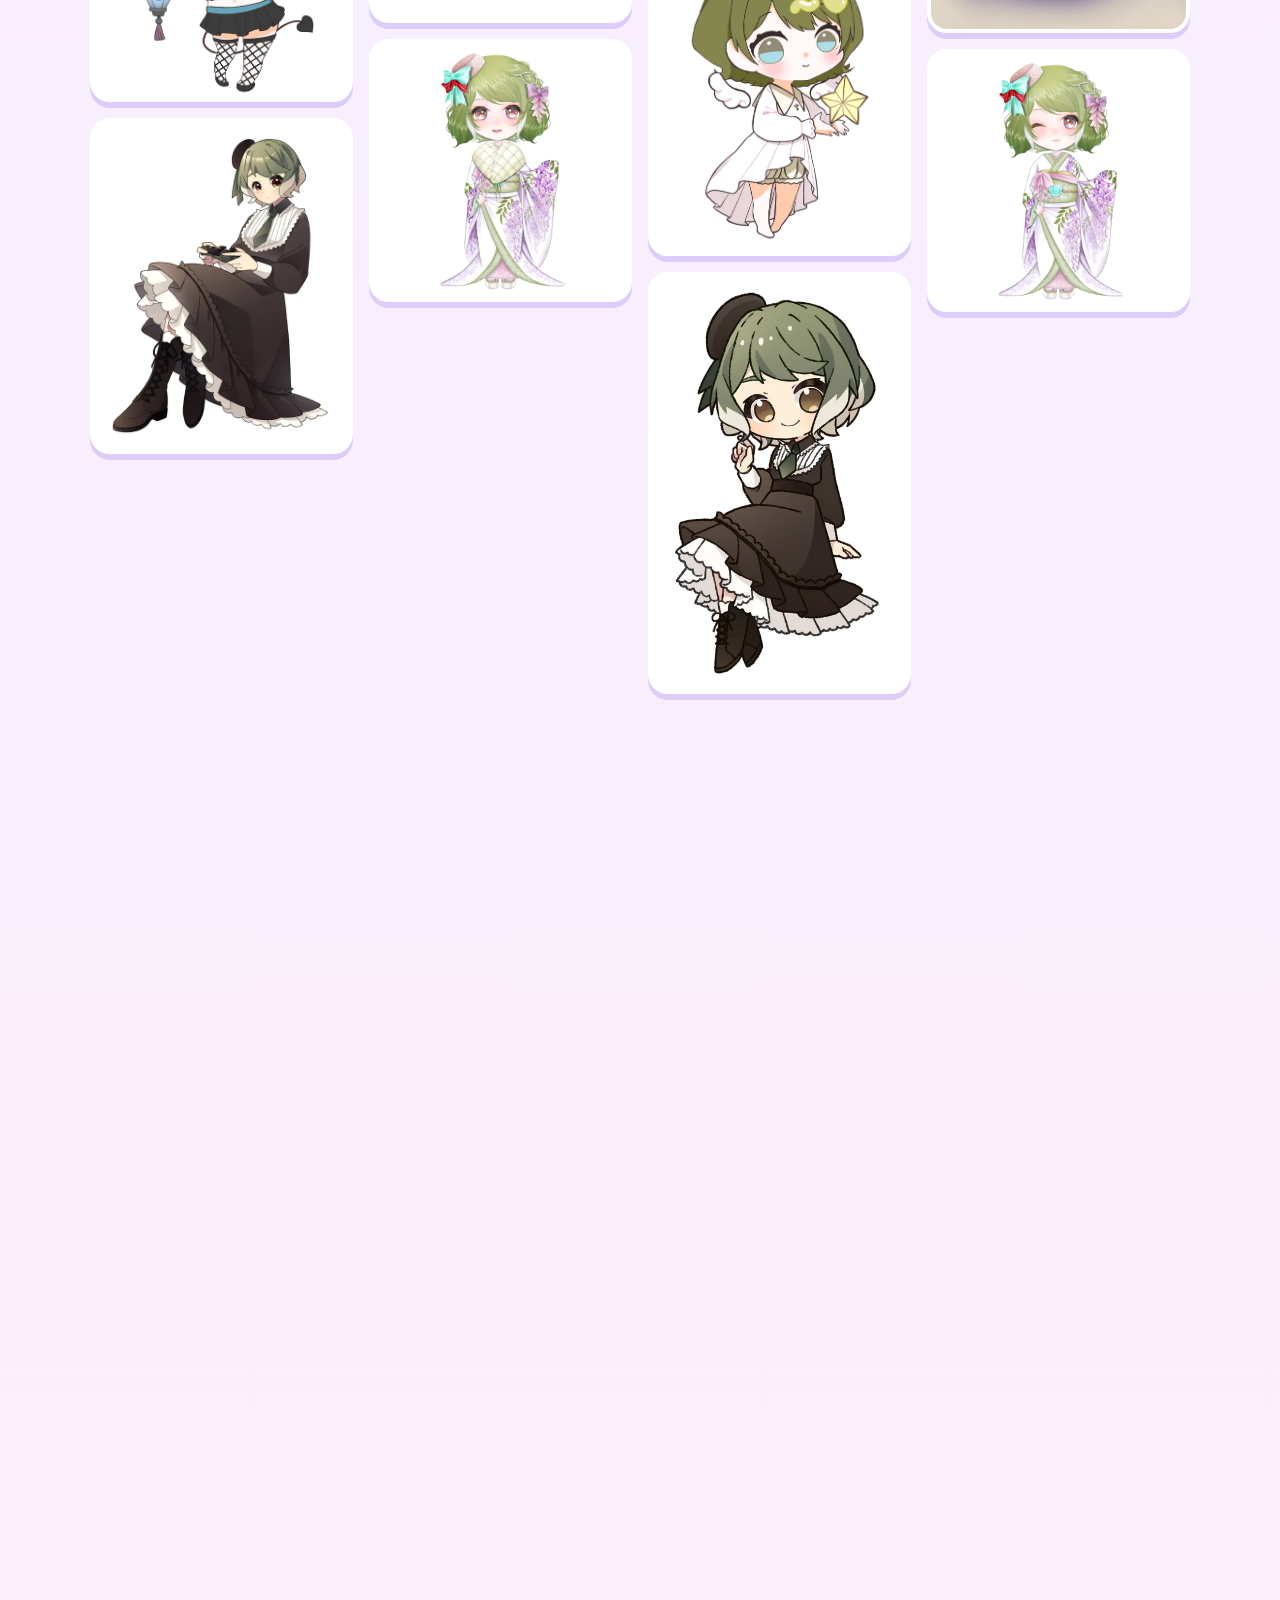
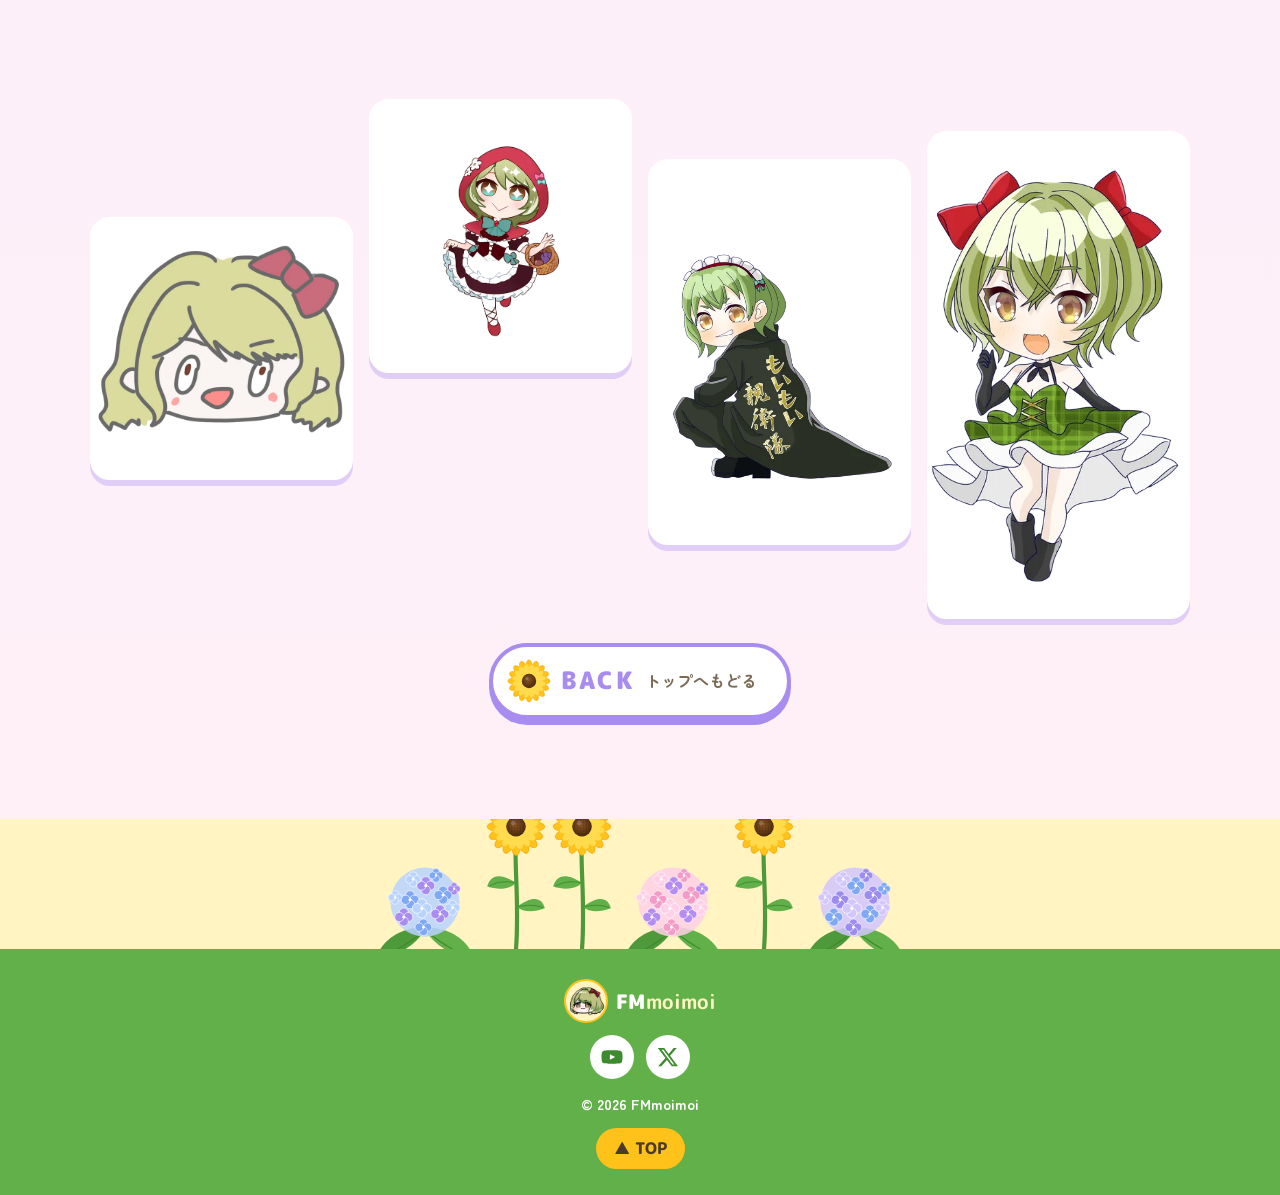
==== commit b82ee932: "リンク追加・Xタイムライン再追加 Co-Authored-By: Claude Opus 5.5 <noreply@anthropic.com>" ====
--- a/gallery.html
+++ b/gallery.html
@@ -36,6 +36,7 @@
       <a href="index.html#profile">プロフィール</a>
       <a href="index.html#links">リンク</a>
       <a href="index.html#movie">動画</a>
+      <a href="index.html#x">最新情報</a>
       <a href="gallery.html" aria-current="page">ギャラリー</a>
     </nav>
   </header>
--- a/css/style.css
+++ b/css/style.css
@@ -618,6 +618,8 @@
 .link-card:hover { transform: translateY(-6px) rotate(-1.5deg); box-shadow: 0 14px 0 var(--c); }
 .lc-yt { --c: #FF4E45; }
 .lc-x { --c: #333; }
+.lc-shop { --c: var(--sun-deep); }
+.lc-wish { --c: var(--hy-pink); }
 .lc-icon {
   width: 72px; height: 72px;
   display: grid;
@@ -709,6 +711,73 @@
 .gallery-page .section-sub { margin-top: 0; }
 .more-btn { text-decoration: none; color: inherit; }
 .more-sub-back { font-weight: 700; color: var(--ink-soft); }
+
+/* ---------- 最新情報（Xの埋め込み） ---------- */
+/* タイムラインも、読み込み中のくるくるも画面の真ん中に置く */
+.x-timeline {
+  width: min(600px, 100%);
+  margin: 0 auto;
+  display: flex;
+  justify-content: center;
+  position: relative;
+  z-index: 2;
+}
+.x-timeline > .twitter-timeline { flex: 1; display: flex; justify-content: center; }
+
+/* ---------- グッズ ---------- */
+.goods { padding-top: 60px; }
+.goods .section-sub { margin-top: 0; }
+.goods-tabs {
+  width: min(1000px, 100%);
+  margin: 0 auto 28px;
+  display: flex;
+  flex-wrap: wrap;
+  justify-content: center;
+  gap: 8px;
+  position: relative;
+  z-index: 2;
+}
+.goods-tabs button {
+  font-family: var(--font-round);
+  font-weight: 800;
+  font-size: .9rem;
+  padding: 6px 16px;
+  border-radius: 999px;
+  border: 3px solid var(--sun-deep);
+  background: var(--white);
+  color: var(--ink);
+  transition: background .2s, color .2s, transform .2s;
+}
+.goods-tabs button:hover { transform: translateY(-2px); }
+.goods-tabs button[aria-selected="true"] { background: var(--sun-deep); color: #fff; }
+
+.goods-grid {
+  width: min(1100px, 100%);
+  margin: 0 auto;
+  display: grid;
+  grid-template-columns: repeat(auto-fill, minmax(180px, 1fr));
+  gap: 16px;
+  position: relative;
+  z-index: 2;
+}
+.goods-card {
+  display: flex;
+  flex-direction: column;
+  background: var(--white);
+  border: 3px solid #F3E3BC;
+  border-radius: 18px;
+  overflow: hidden;
+  text-decoration: none;
+  transition: transform .2s, box-shadow .2s;
+  animation: pop .4s ease;
+}
+.goods-card:hover { transform: translateY(-4px); box-shadow: 0 8px 0 var(--sun); }
+.gc-img { aspect-ratio: 1; background: #fff; }
+.gc-img img { width: 100%; height: 100%; object-fit: contain; }
+.gc-kind { padding: 8px 12px 0; font-weight: 700; font-size: .9rem; line-height: 1.4; }
+.gc-price { padding: 2px 12px 10px; font-family: var(--font-round); font-weight: 900; color: var(--sun-deep); }
+.gc-price small { font-size: .75em; margin-left: 2px; }
+.goods-note { text-align: center; margin-top: 20px; font-size: .85rem; color: var(--ink-soft); position: relative; z-index: 2; }
 
 /* ---------- フッター ---------- */
 .site-footer { background: var(--sun-pale); }
@@ -858,13 +927,18 @@
 
   .gallery { border-radius: 36px 36px 0 0; }
   .gallery-grid, .g-col { gap: 10px; }
+  .goods-grid { grid-template-columns: repeat(2, 1fr); gap: 10px; }
+  /* デザインが多いので、スマホでは横にスクロールして選ぶ */
+  .goods-tabs { width: auto; flex-wrap: nowrap; justify-content: flex-start; overflow-x: auto; margin-inline: -16px; padding: 4px 16px 8px; }
+  .goods-tabs button { flex-shrink: 0; }
   .g-item { border-width: 3px; border-radius: 14px; }
 
   .link-cards { grid-template-columns: 1fr; }
   .link-card { flex-direction: row; justify-content: flex-start; gap: 14px; padding: 16px 20px; }
-  .lc-icon { width: 56px; height: 56px; margin: 0; }
+  .lc-icon { width: 56px; height: 56px; margin: 0; flex-shrink: 0; }
+  .lc-name { white-space: nowrap; }
   .lc-icon svg { width: 30px; height: 30px; }
-  .lc-id { margin-left: auto; font-size: .85rem; }
+  .lc-id { margin-left: auto; font-size: .85rem; text-align: right; line-height: 1.4; }
 
   .lb-nav { top: auto; bottom: 16px; transform: none; }
   .lb-prev { left: calc(50% - 64px); }
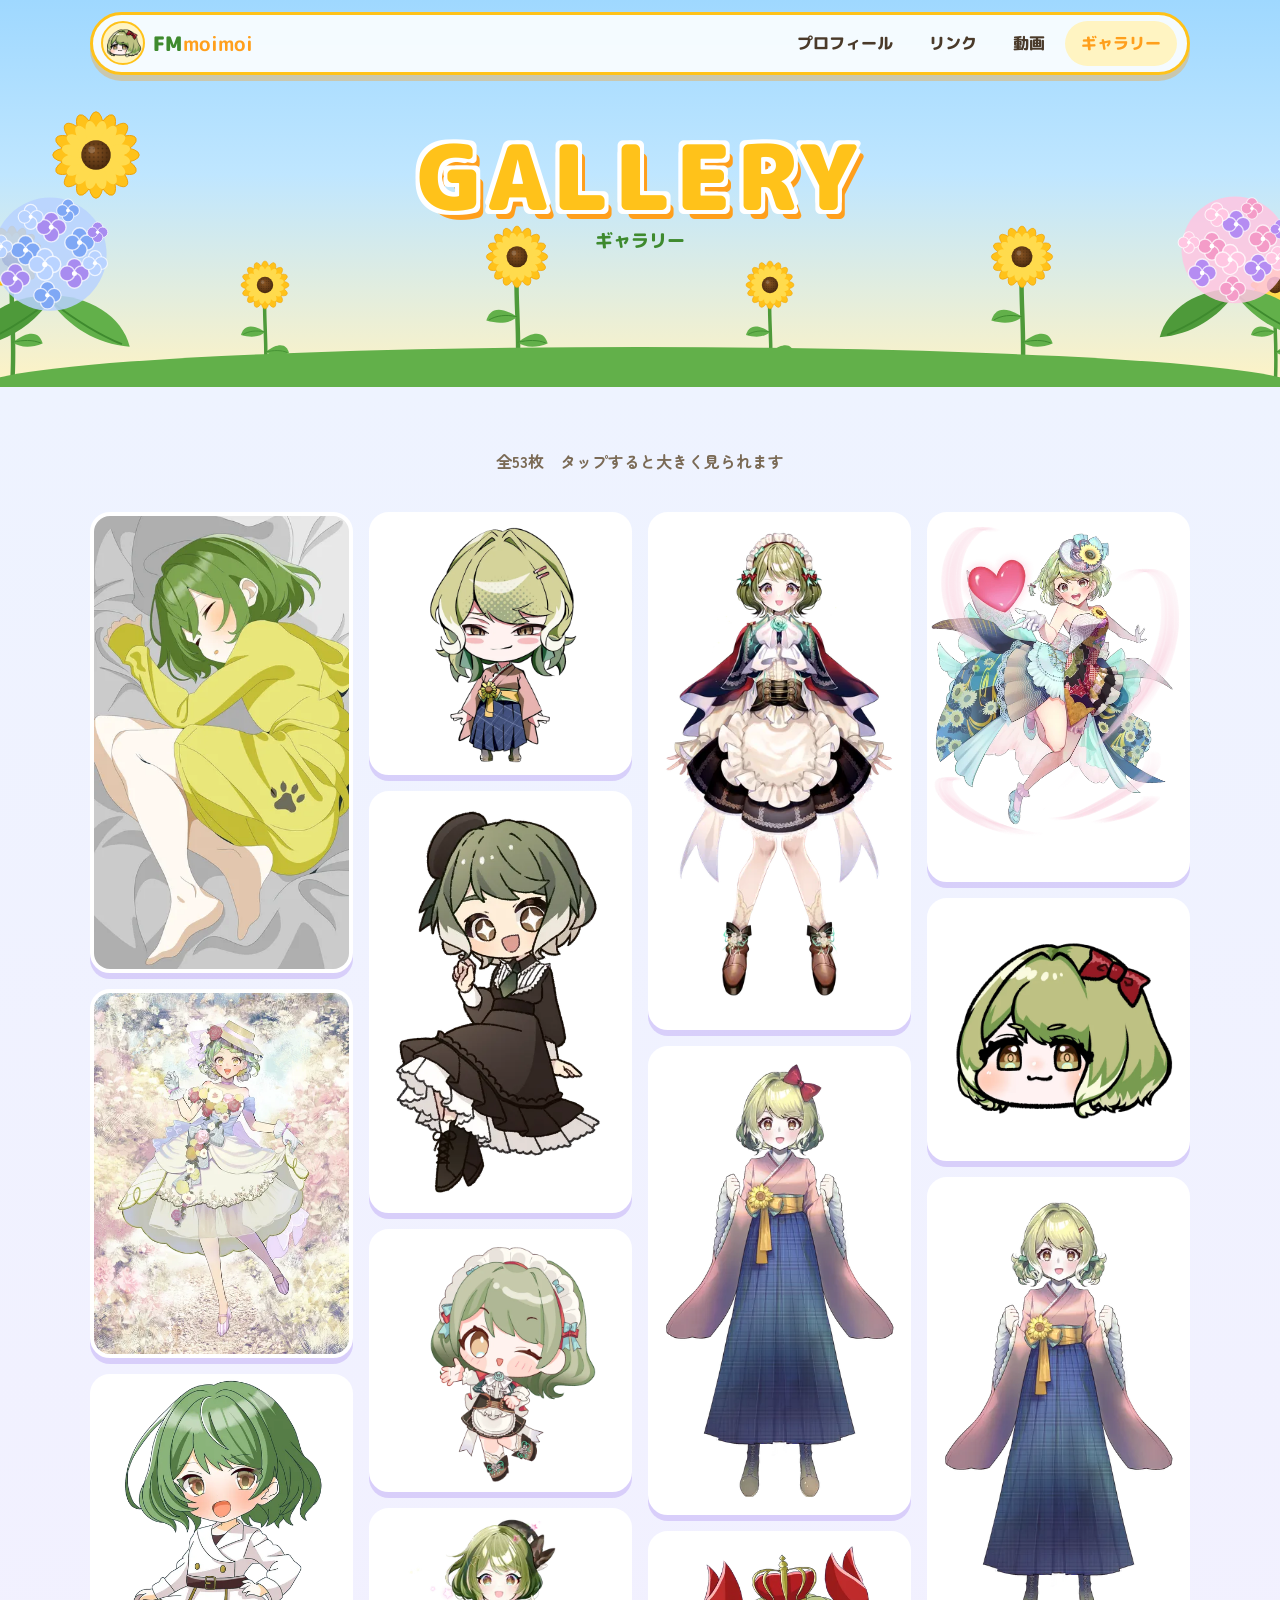
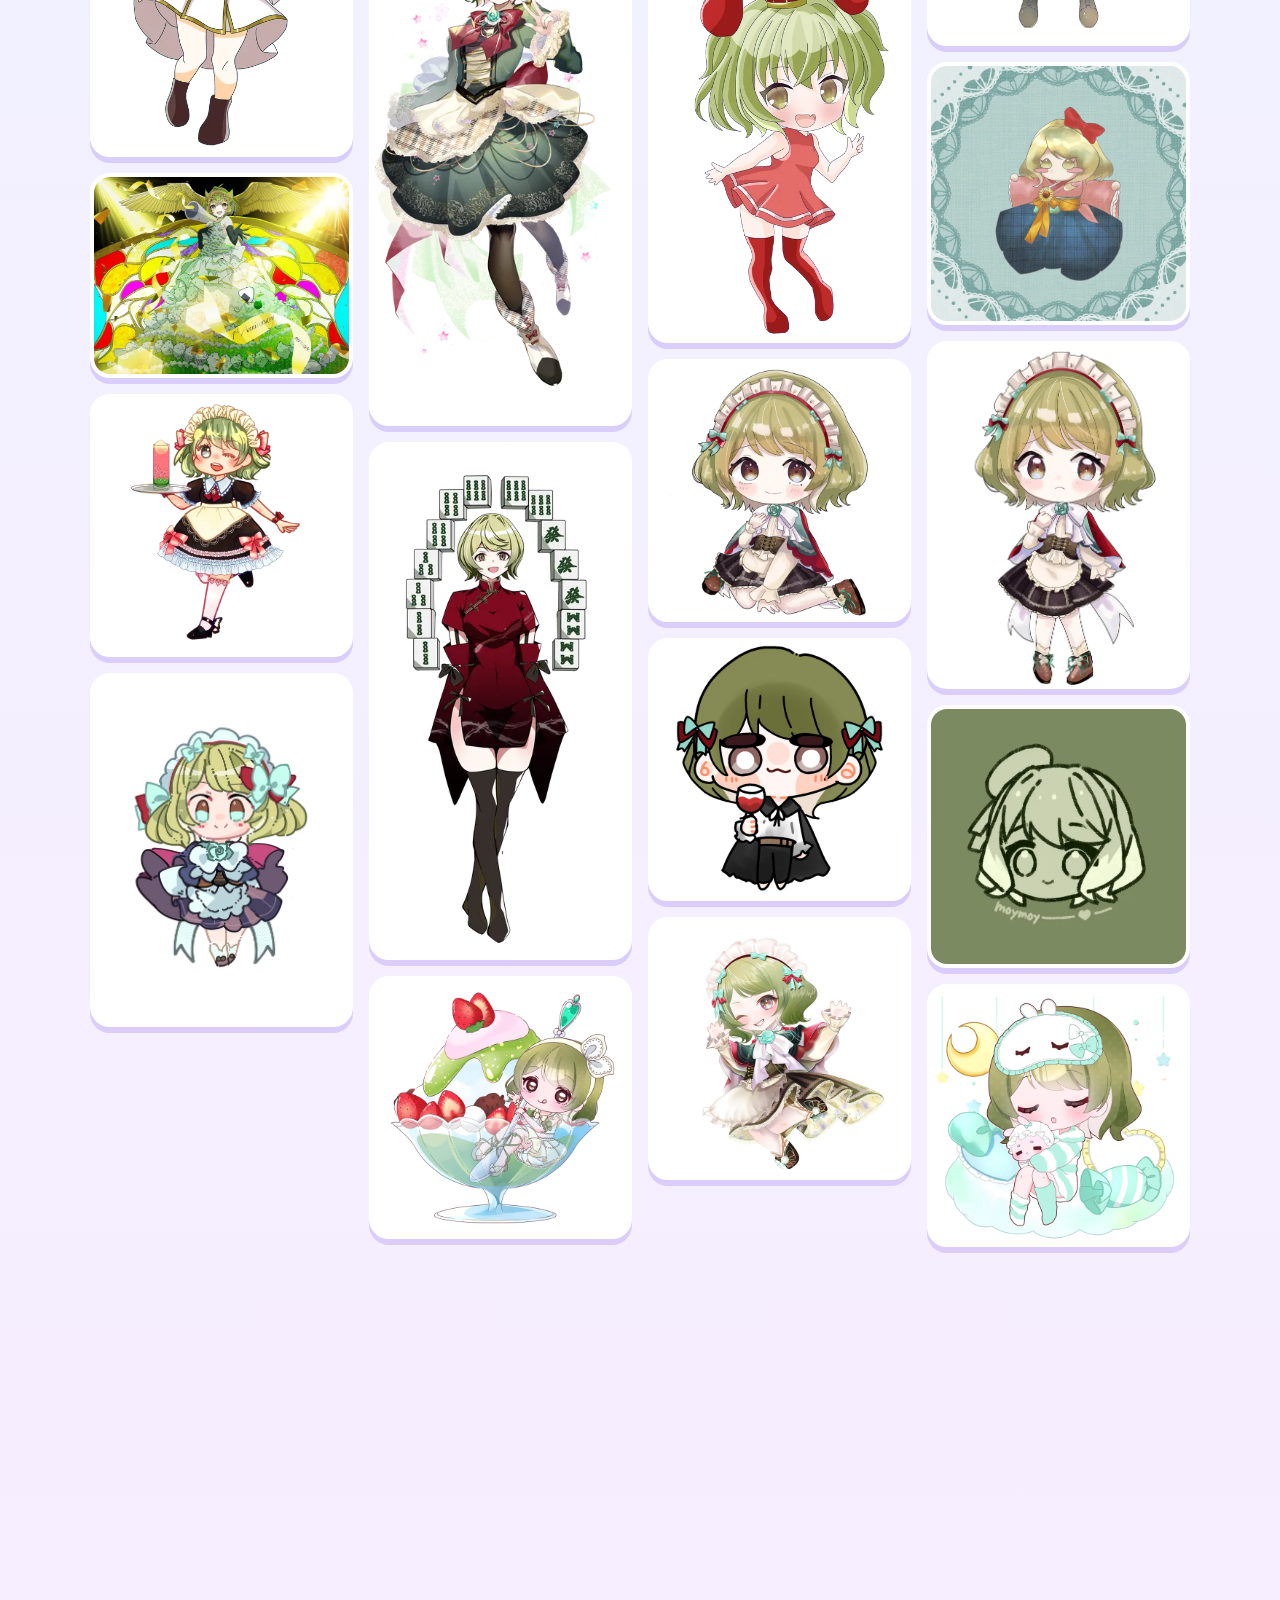
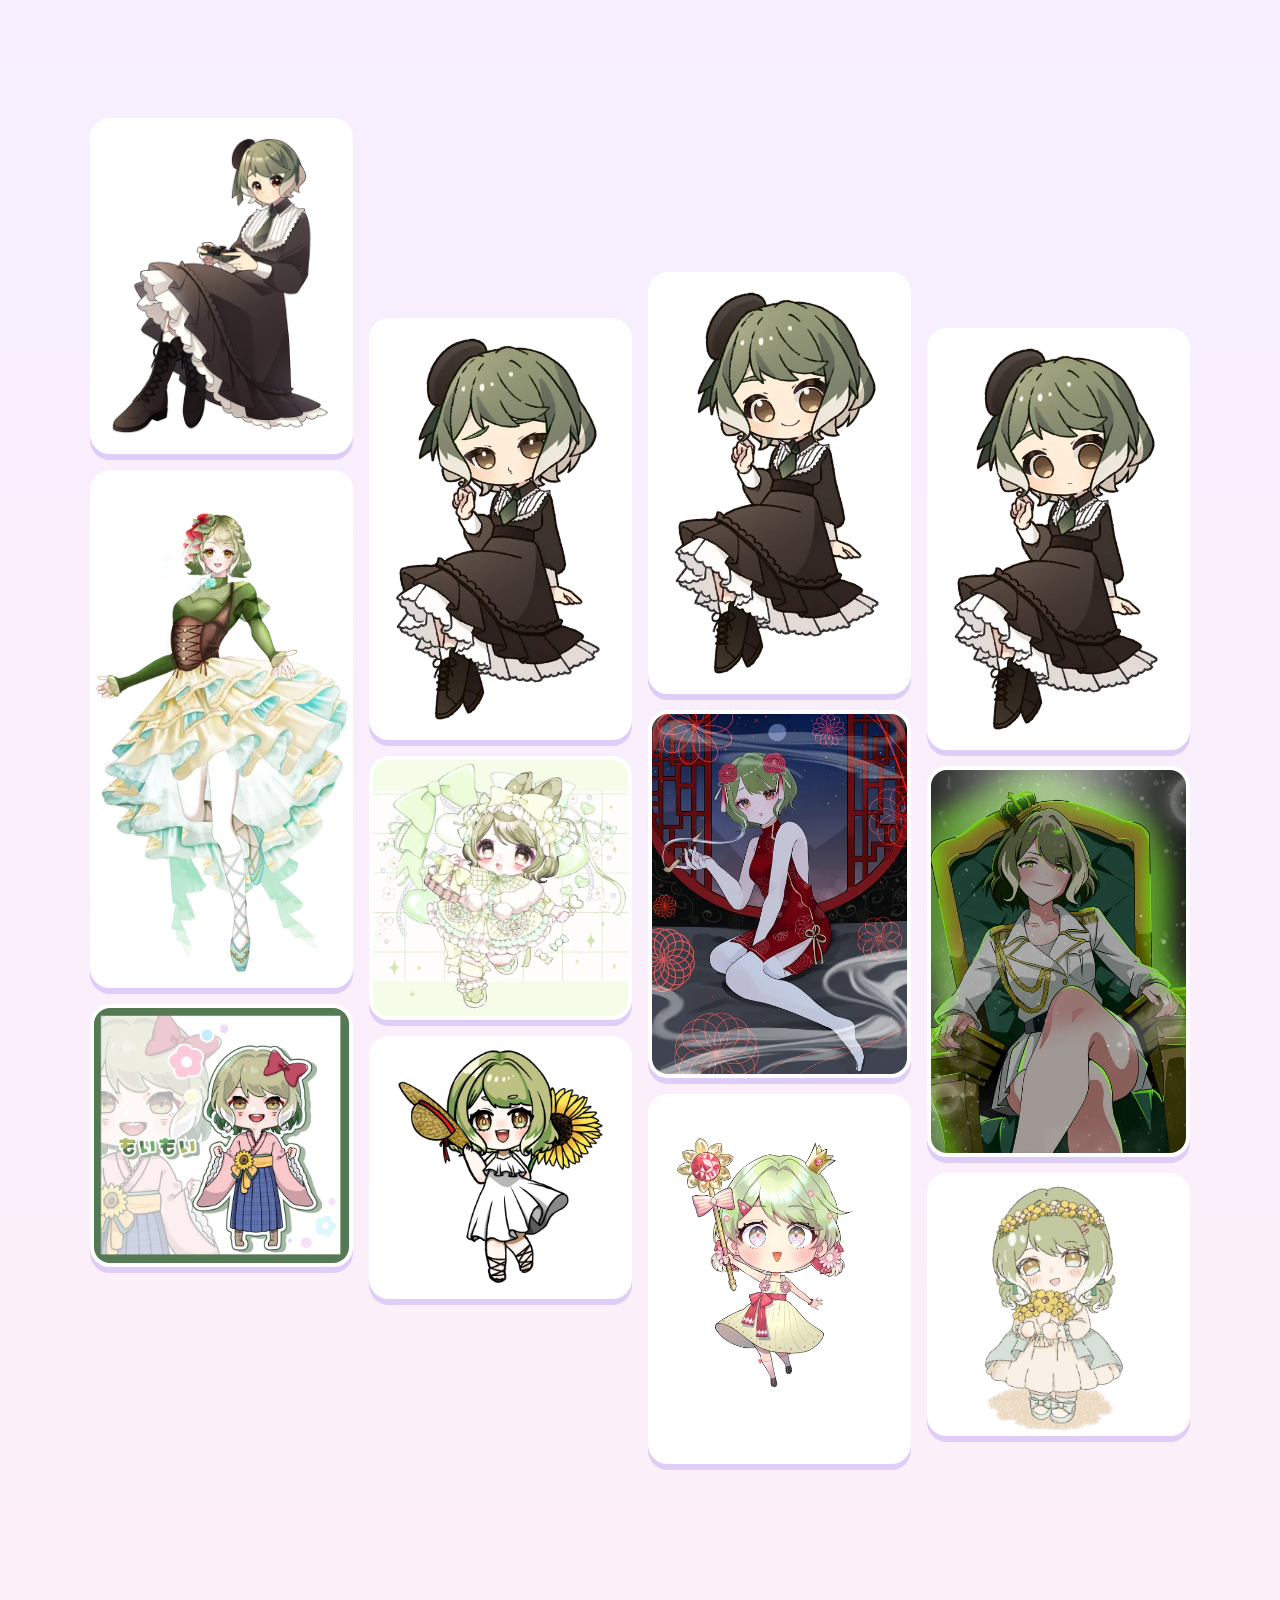
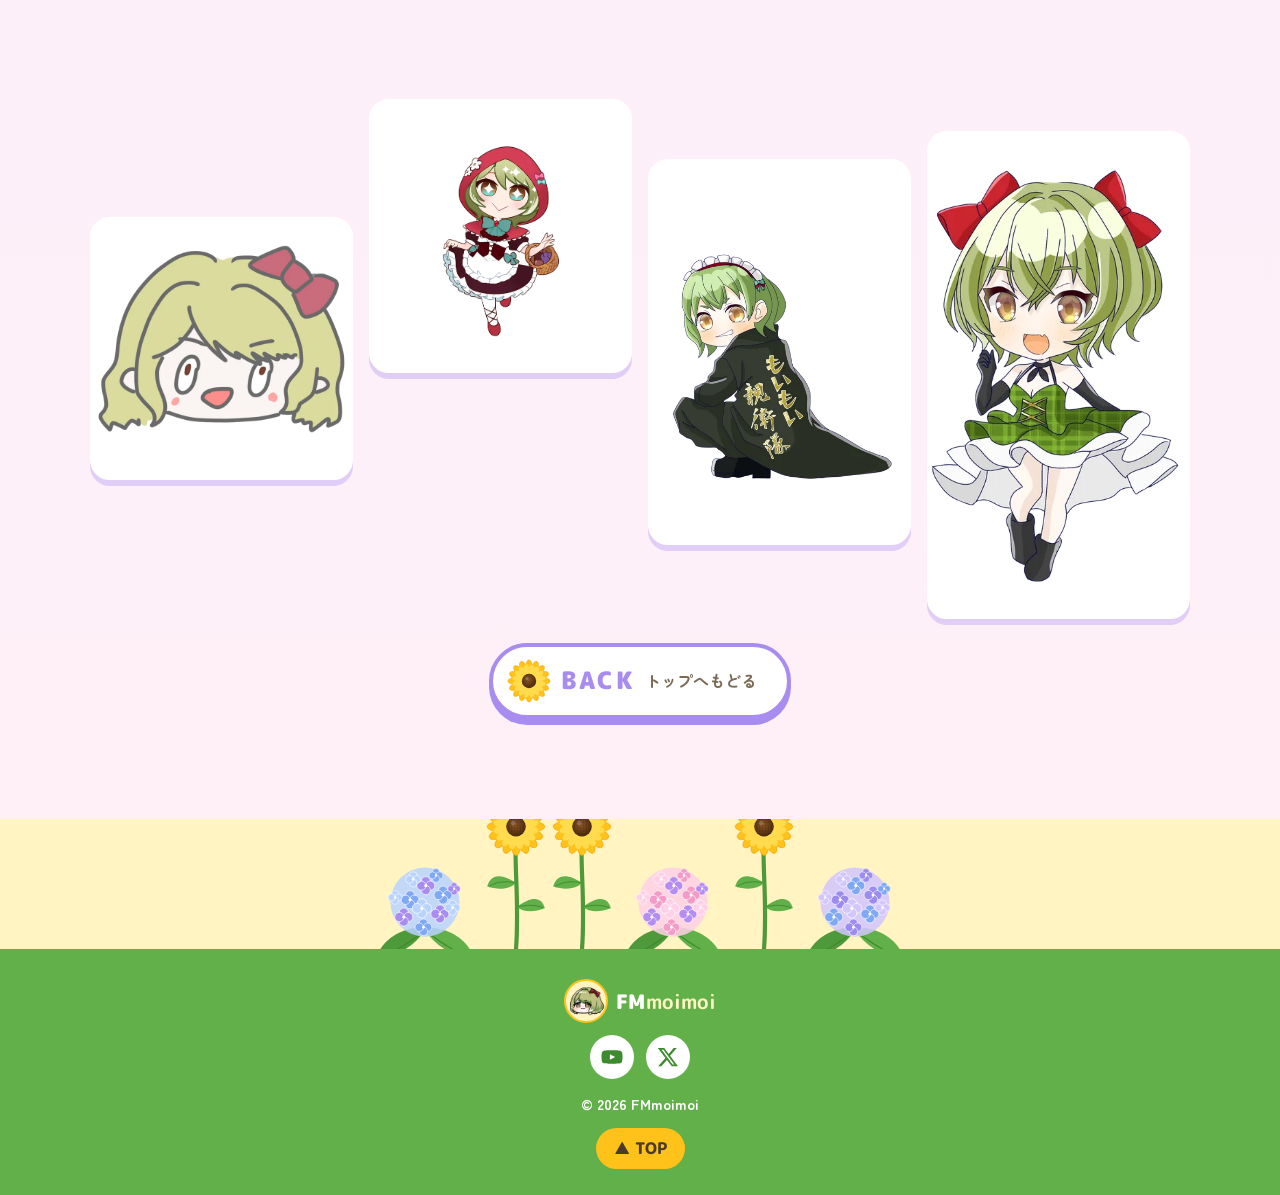
==== commit 5e7126f9: "Xタイムラインともいもい亭のリンクを削除し、プロフィール画像を変更 Co-Authored-By: Claude Opus 5.5 <noreply@anthropic.com>" ====
--- a/gallery.html
+++ b/gallery.html
@@ -36,7 +36,6 @@
       <a href="index.html#profile">プロフィール</a>
       <a href="index.html#links">リンク</a>
       <a href="index.html#movie">動画</a>
-      <a href="index.html#x">最新情報</a>
       <a href="gallery.html" aria-current="page">ギャラリー</a>
     </nav>
   </header>
--- a/css/style.css
+++ b/css/style.css
@@ -618,8 +618,9 @@
 .link-card:hover { transform: translateY(-6px) rotate(-1.5deg); box-shadow: 0 14px 0 var(--c); }
 .lc-yt { --c: #FF4E45; }
 .lc-x { --c: #333; }
-.lc-shop { --c: var(--sun-deep); }
 .lc-wish { --c: var(--hy-pink); }
+/* 枚数が奇数のときは、最後の1枚を真ん中に置く */
+.link-card:last-child:nth-child(odd) { grid-column: 1 / -1; justify-self: center; width: calc(50% - 10px); }
 .lc-icon {
   width: 72px; height: 72px;
   display: grid;
@@ -711,73 +712,6 @@
 .gallery-page .section-sub { margin-top: 0; }
 .more-btn { text-decoration: none; color: inherit; }
 .more-sub-back { font-weight: 700; color: var(--ink-soft); }
-
-/* ---------- 最新情報（Xの埋め込み） ---------- */
-/* タイムラインも、読み込み中のくるくるも画面の真ん中に置く */
-.x-timeline {
-  width: min(600px, 100%);
-  margin: 0 auto;
-  display: flex;
-  justify-content: center;
-  position: relative;
-  z-index: 2;
-}
-.x-timeline > .twitter-timeline { flex: 1; display: flex; justify-content: center; }
-
-/* ---------- グッズ ---------- */
-.goods { padding-top: 60px; }
-.goods .section-sub { margin-top: 0; }
-.goods-tabs {
-  width: min(1000px, 100%);
-  margin: 0 auto 28px;
-  display: flex;
-  flex-wrap: wrap;
-  justify-content: center;
-  gap: 8px;
-  position: relative;
-  z-index: 2;
-}
-.goods-tabs button {
-  font-family: var(--font-round);
-  font-weight: 800;
-  font-size: .9rem;
-  padding: 6px 16px;
-  border-radius: 999px;
-  border: 3px solid var(--sun-deep);
-  background: var(--white);
-  color: var(--ink);
-  transition: background .2s, color .2s, transform .2s;
-}
-.goods-tabs button:hover { transform: translateY(-2px); }
-.goods-tabs button[aria-selected="true"] { background: var(--sun-deep); color: #fff; }
-
-.goods-grid {
-  width: min(1100px, 100%);
-  margin: 0 auto;
-  display: grid;
-  grid-template-columns: repeat(auto-fill, minmax(180px, 1fr));
-  gap: 16px;
-  position: relative;
-  z-index: 2;
-}
-.goods-card {
-  display: flex;
-  flex-direction: column;
-  background: var(--white);
-  border: 3px solid #F3E3BC;
-  border-radius: 18px;
-  overflow: hidden;
-  text-decoration: none;
-  transition: transform .2s, box-shadow .2s;
-  animation: pop .4s ease;
-}
-.goods-card:hover { transform: translateY(-4px); box-shadow: 0 8px 0 var(--sun); }
-.gc-img { aspect-ratio: 1; background: #fff; }
-.gc-img img { width: 100%; height: 100%; object-fit: contain; }
-.gc-kind { padding: 8px 12px 0; font-weight: 700; font-size: .9rem; line-height: 1.4; }
-.gc-price { padding: 2px 12px 10px; font-family: var(--font-round); font-weight: 900; color: var(--sun-deep); }
-.gc-price small { font-size: .75em; margin-left: 2px; }
-.goods-note { text-align: center; margin-top: 20px; font-size: .85rem; color: var(--ink-soft); position: relative; z-index: 2; }
 
 /* ---------- フッター ---------- */
 .site-footer { background: var(--sun-pale); }
@@ -927,13 +861,10 @@
 
   .gallery { border-radius: 36px 36px 0 0; }
   .gallery-grid, .g-col { gap: 10px; }
-  .goods-grid { grid-template-columns: repeat(2, 1fr); gap: 10px; }
-  /* デザインが多いので、スマホでは横にスクロールして選ぶ */
-  .goods-tabs { width: auto; flex-wrap: nowrap; justify-content: flex-start; overflow-x: auto; margin-inline: -16px; padding: 4px 16px 8px; }
-  .goods-tabs button { flex-shrink: 0; }
   .g-item { border-width: 3px; border-radius: 14px; }
 
   .link-cards { grid-template-columns: 1fr; }
+  .link-card:last-child:nth-child(odd) { width: auto; justify-self: stretch; }
   .link-card { flex-direction: row; justify-content: flex-start; gap: 14px; padding: 16px 20px; }
   .lc-icon { width: 56px; height: 56px; margin: 0; flex-shrink: 0; }
   .lc-name { white-space: nowrap; }
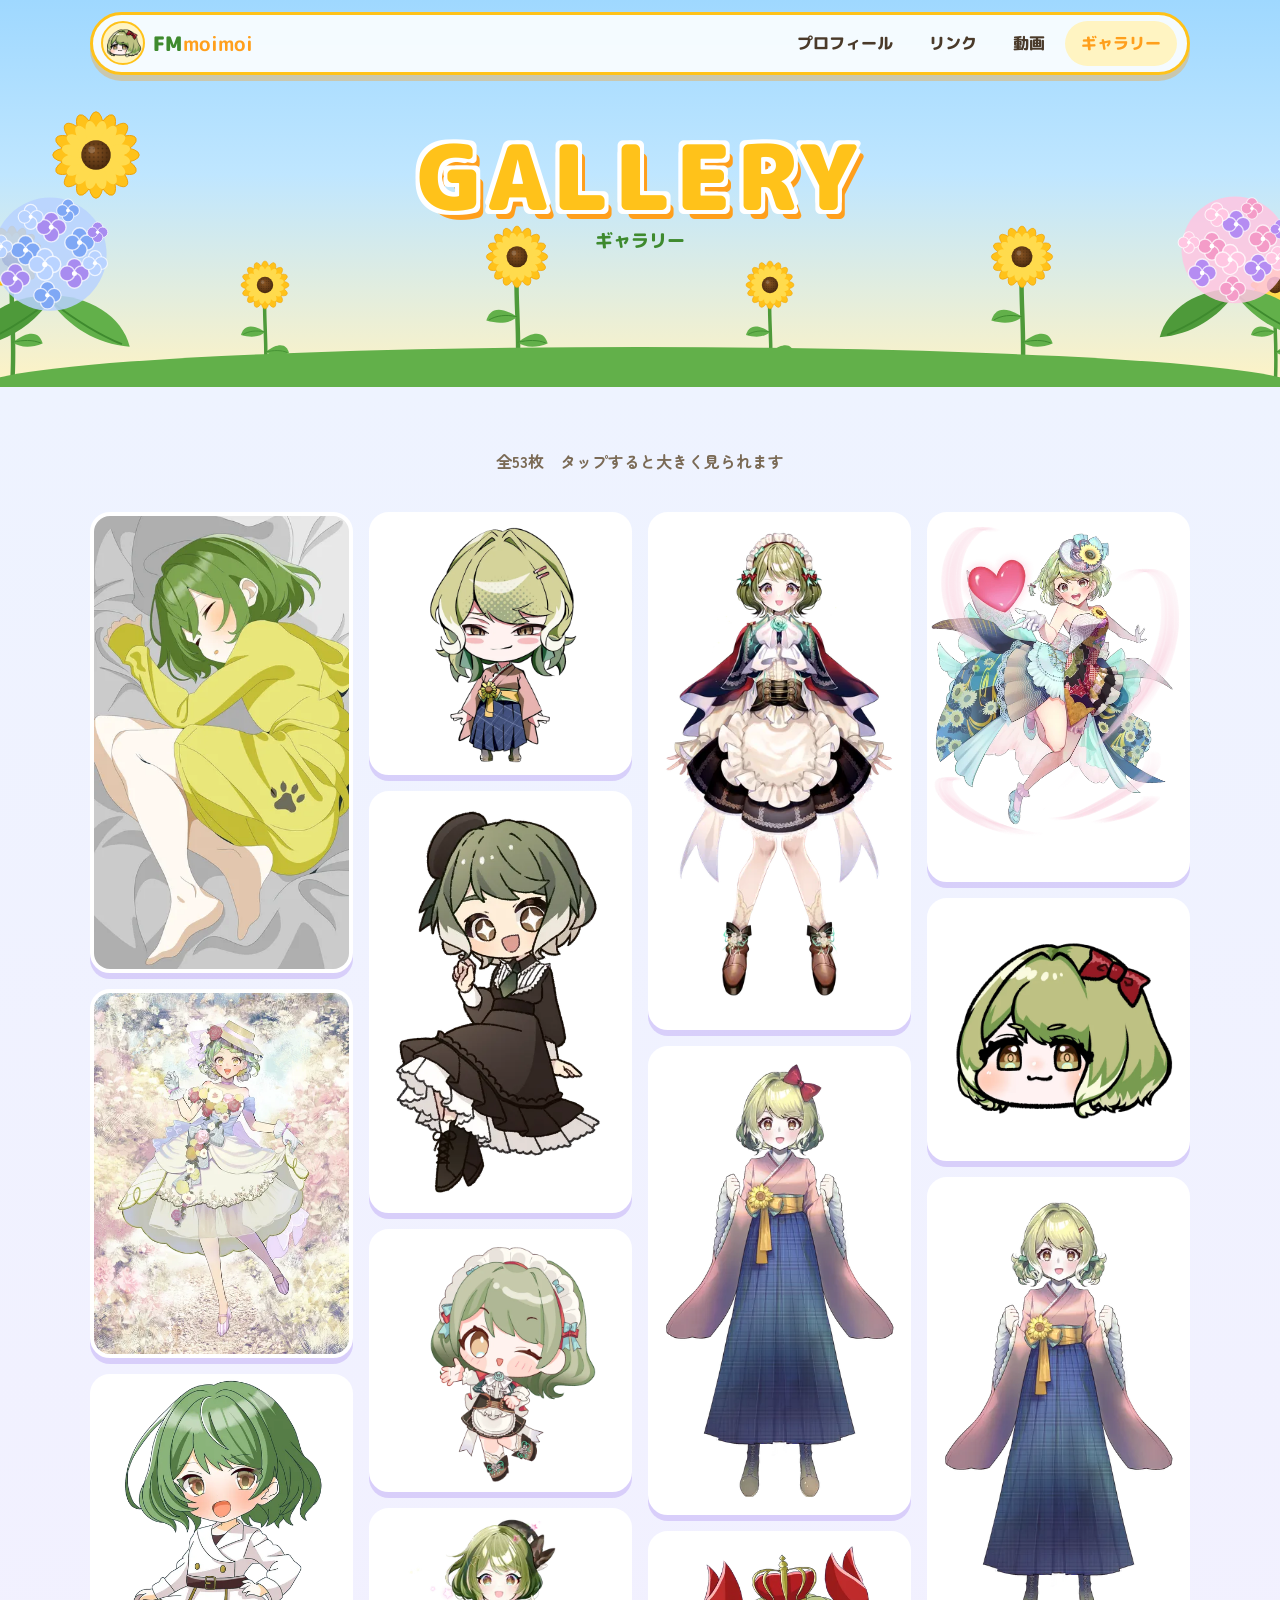
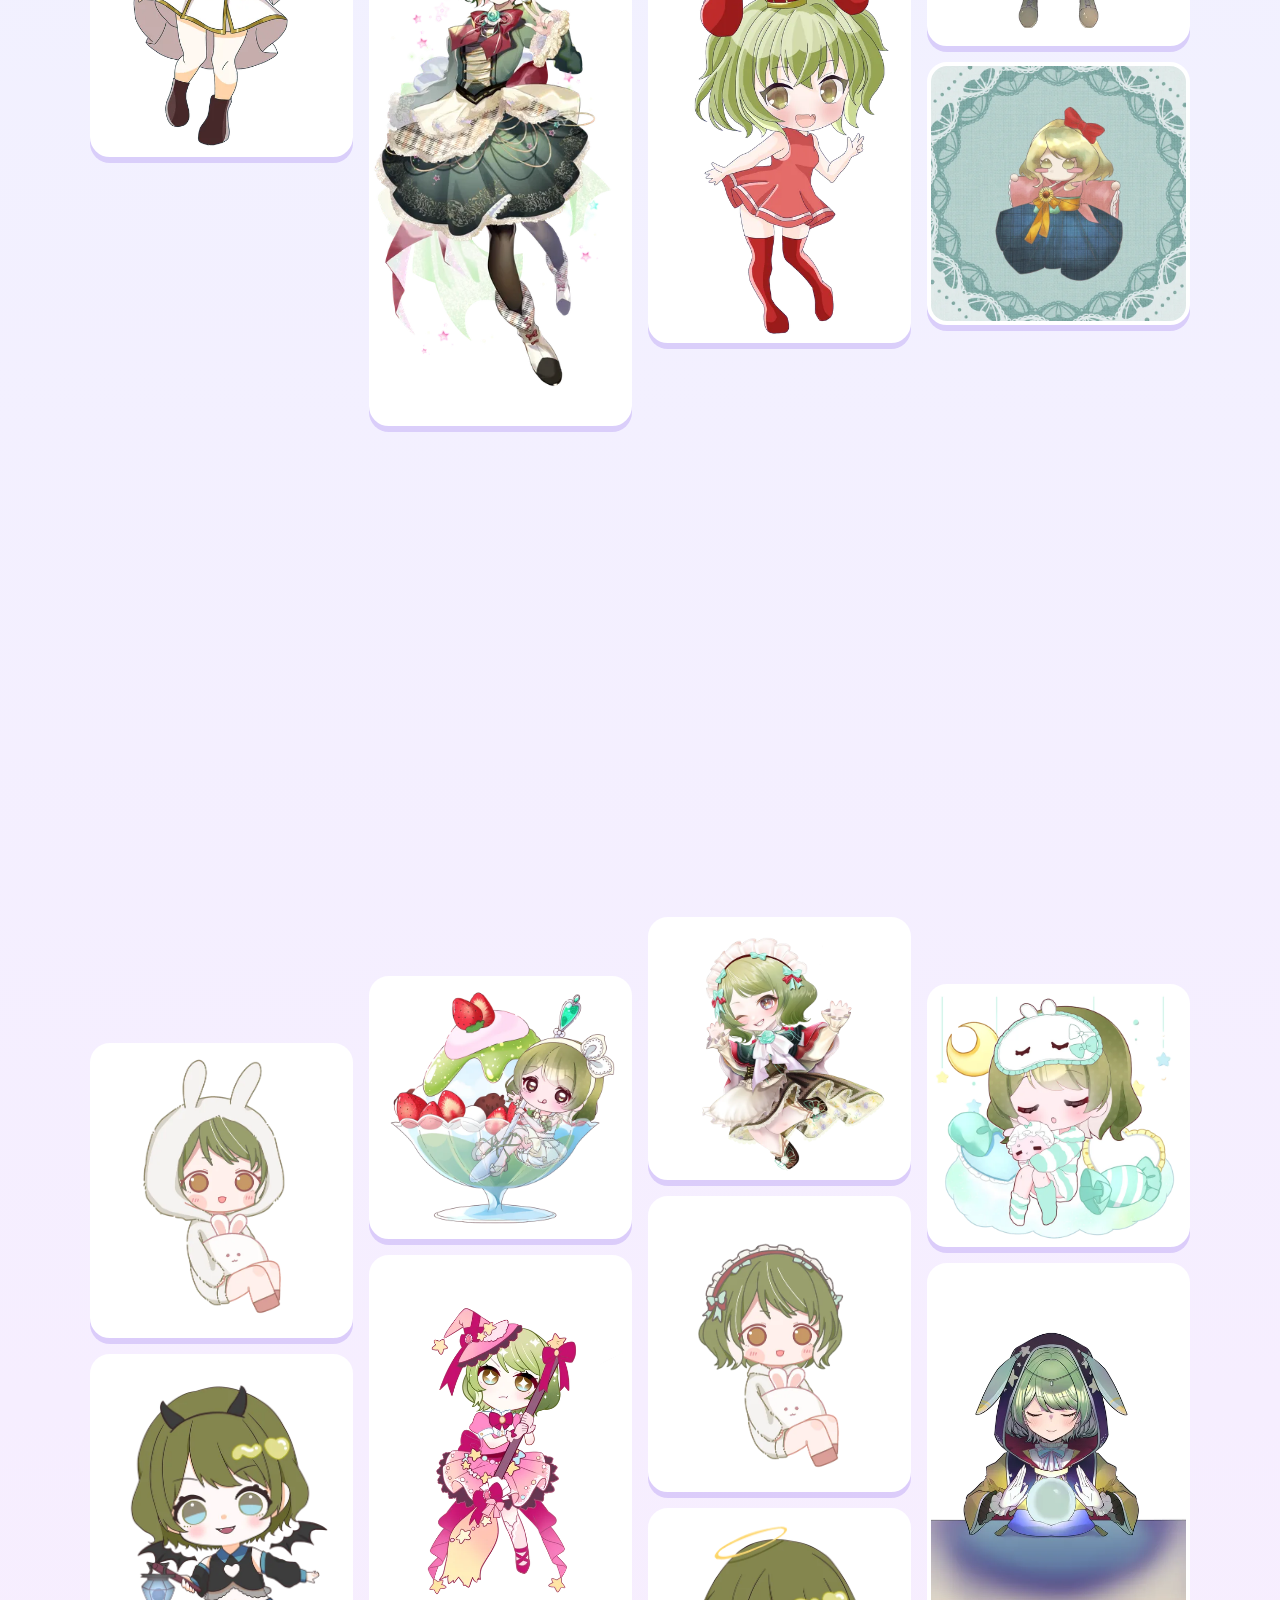
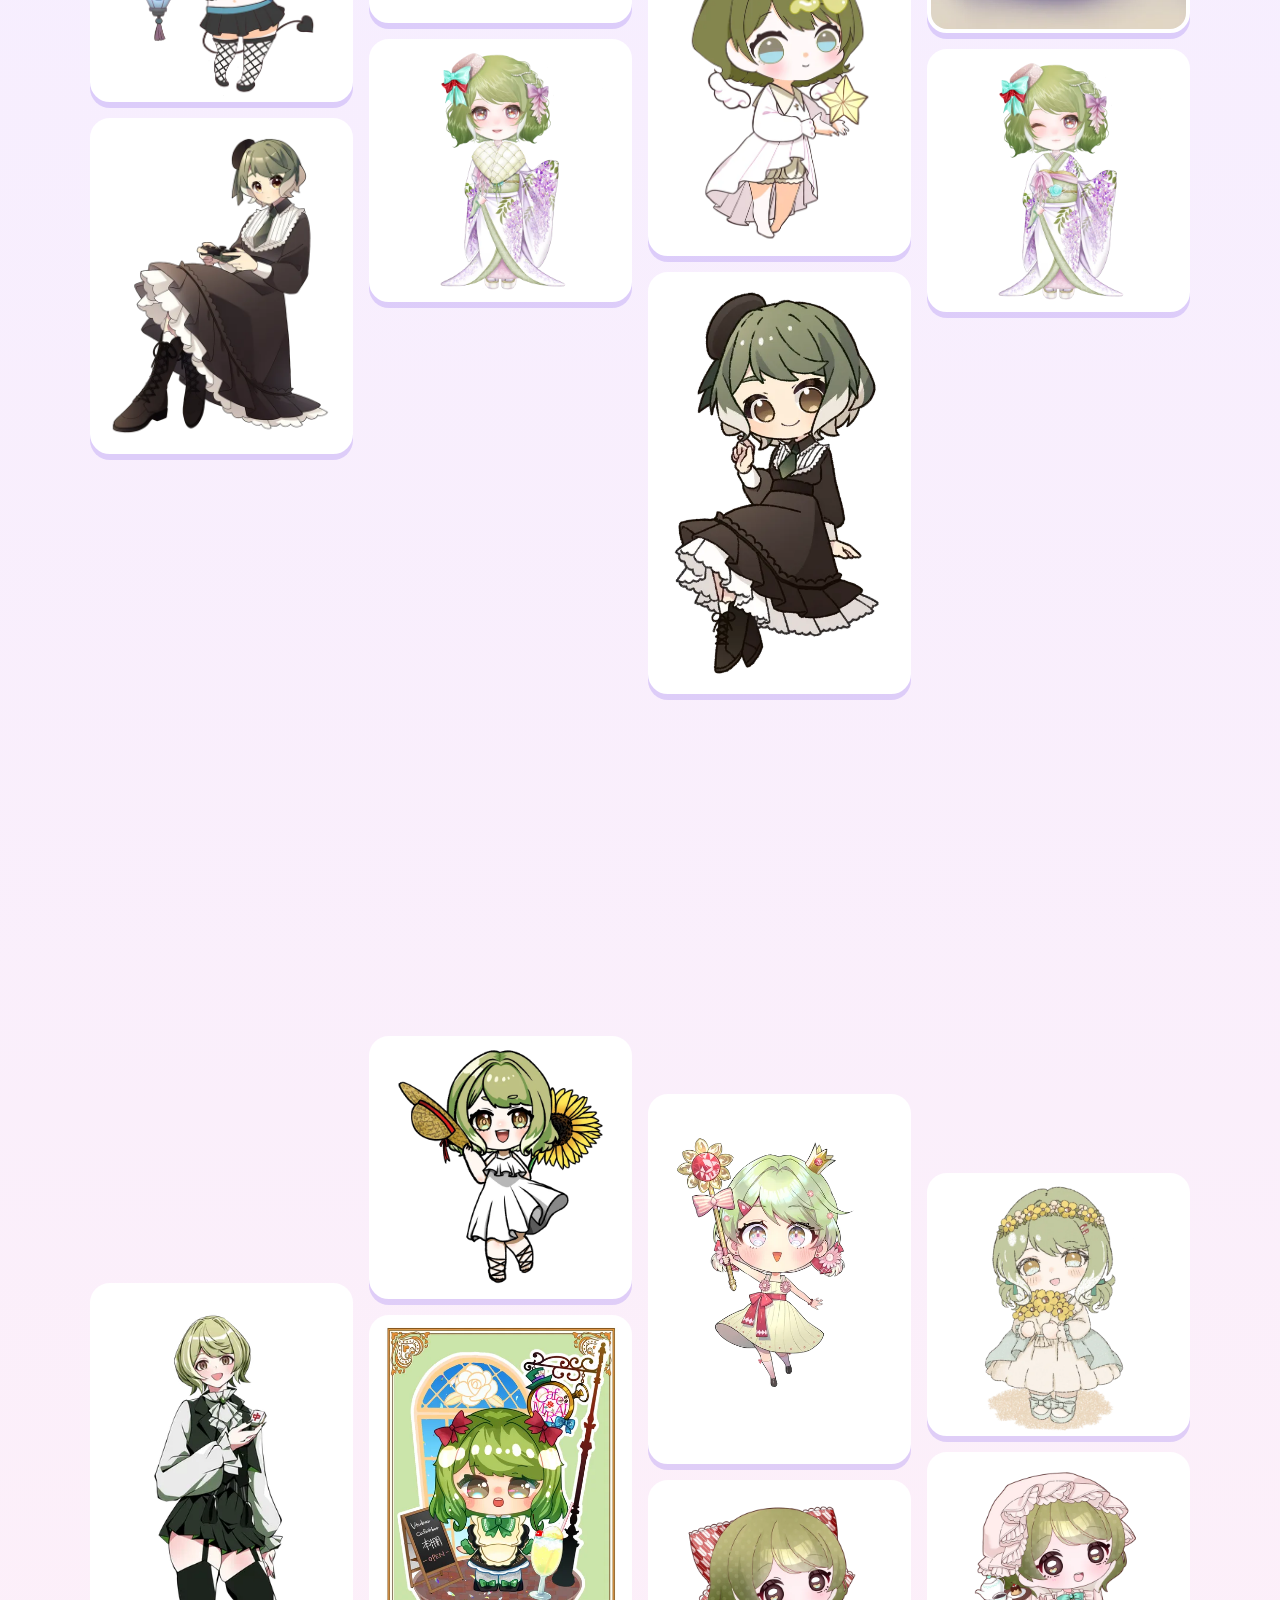
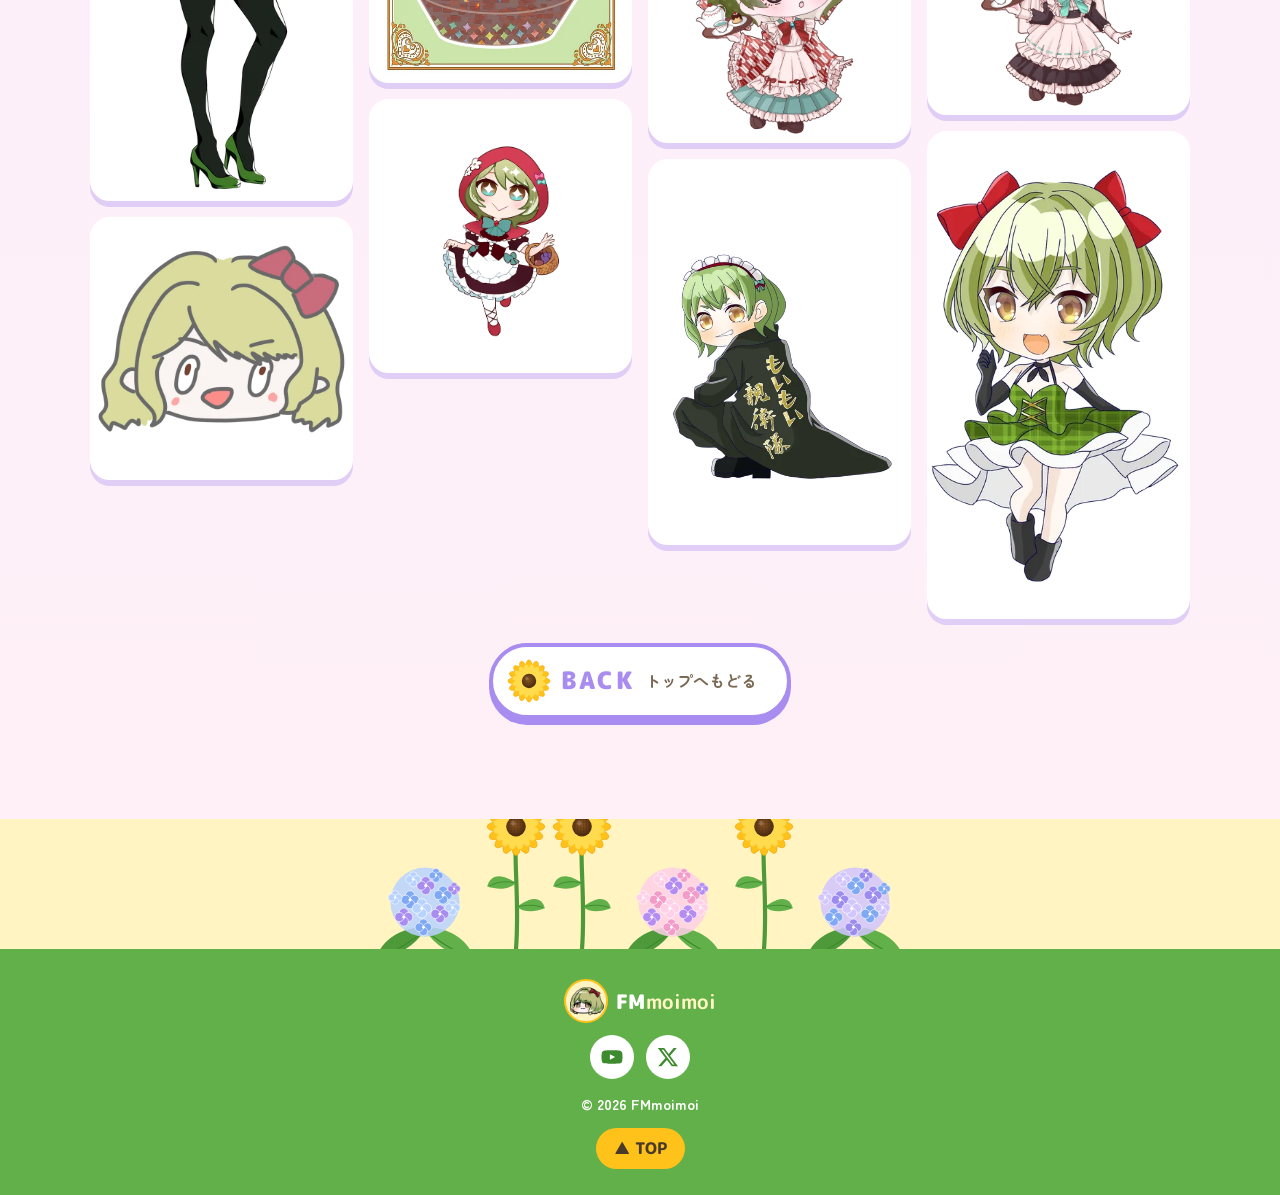
==== commit 2fd73c46: "iPhoneの画面の上下まで背景を広げる Co-Authored-By: Claude Opus 5.5 <noreply@anthropic.com>" ====
--- a/gallery.html
+++ b/gallery.html
@@ -2,7 +2,7 @@
 <html lang="ja">
 <head>
   <meta charset="UTF-8">
-  <meta name="viewport" content="width=device-width, initial-scale=1.0">
+  <meta name="viewport" content="width=device-width, initial-scale=1.0, viewport-fit=cover">
   <title>ギャラリー | もいもい -FMmoimoi- 公式サイト</title>
   <meta name="description" content="VTuber もいもい（FMmoimoi）のイラストギャラリー。">
   <meta property="og:title" content="もいもい -FMmoimoi- 公式サイト">
--- a/css/style.css
+++ b/css/style.css
@@ -42,6 +42,9 @@
   overflow-x: hidden;
 }
 
+/* 斜めの帯などが横にはみ出した分を切り取る（iPhoneは body だけだと横にずらせてしまうため） */
+main { overflow-x: hidden; overflow-x: clip; }
+
 img { max-width: 100%; height: auto; display: block; }
 a { color: inherit; }
 button { font: inherit; color: inherit; cursor: pointer; }
@@ -49,7 +52,7 @@
 /* ---------- ヘッダー ---------- */
 .site-header {
   position: fixed;
-  top: 12px; left: 50%;
+  top: calc(12px + env(safe-area-inset-top)); left: 50%;
   transform: translateX(-50%);
   width: min(1100px, calc(100% - 24px));
   z-index: 50;
@@ -120,7 +123,7 @@
 .hero {
   position: relative;
   min-height: 100svh;
-  padding: 110px 20px 0;
+  padding: calc(110px + env(safe-area-inset-top)) 20px 0;
   background: linear-gradient(180deg, #9FD8FF 0%, var(--sky) 35%, #FFF3C4 78%, var(--sun-pale) 100%);
   overflow: hidden;
   display: flex;
@@ -674,7 +677,7 @@
 /* ---------- 下層ページの見出し ---------- */
 .page-hero {
   position: relative;
-  padding: 130px 20px 0;
+  padding: calc(130px + env(safe-area-inset-top)) 20px 0;
   min-height: 380px;
   background: linear-gradient(180deg, #9FD8FF 0%, var(--sky) 45%, #FFF3C4 100%);
   overflow: hidden;
@@ -731,7 +734,7 @@
   background: var(--leaf);
   color: #fff;
   text-align: center;
-  padding: 30px 20px 26px;
+  padding: 30px 20px calc(26px + env(safe-area-inset-bottom));
   display: grid;
   justify-items: center;
   gap: 6px;
@@ -837,12 +840,12 @@
   .movie-sf { width: 56px; height: 56px; top: 40px; right: 4%; }
   .movie-frame { border-width: 4px; box-shadow: 6px 6px 0 var(--leaf); }
 
-  .page-hero { padding-top: 110px; min-height: 300px; }
+  .page-hero { padding-top: calc(110px + env(safe-area-inset-top)); min-height: 300px; }
   .page-hero .hy-l { width: 110px; height: 110px; left: -30px; }
   .page-hero .hy-r { width: 100px; height: 100px; right: -26px; }
   .field-mini svg:nth-child(n+5) { display: none; }
 
-  .hero { padding: 96px 16px 0; }
+  .hero { padding: calc(96px + env(safe-area-inset-top)) 16px 0; }
   .hy-l { width: 120px; height: 120px; left: -30px; bottom: 100px; }
   .hy-r { width: 110px; height: 110px; right: -24px; bottom: 110px; }
   .sf-1 { width: 56px; height: 56px; top: 90px; left: 10px; }
@@ -882,7 +885,7 @@
 /* ---------- 縦が短いスマホ（ブラウザのバーが出ているときなど） ---------- */
 /* 文字とひまわり畑を小さくして、キャラ画像の場所を空ける */
 @media (max-width: 900px) and (max-height: 760px) {
-  .hero { padding-top: 84px; }
+  .hero { padding-top: calc(84px + env(safe-area-inset-top)); }
   .hero-inner { padding-top: 0; }
   .onair { font-size: .8rem; padding: 2px 14px; }
   .title { font-size: 3.4rem; margin-top: 4px; }
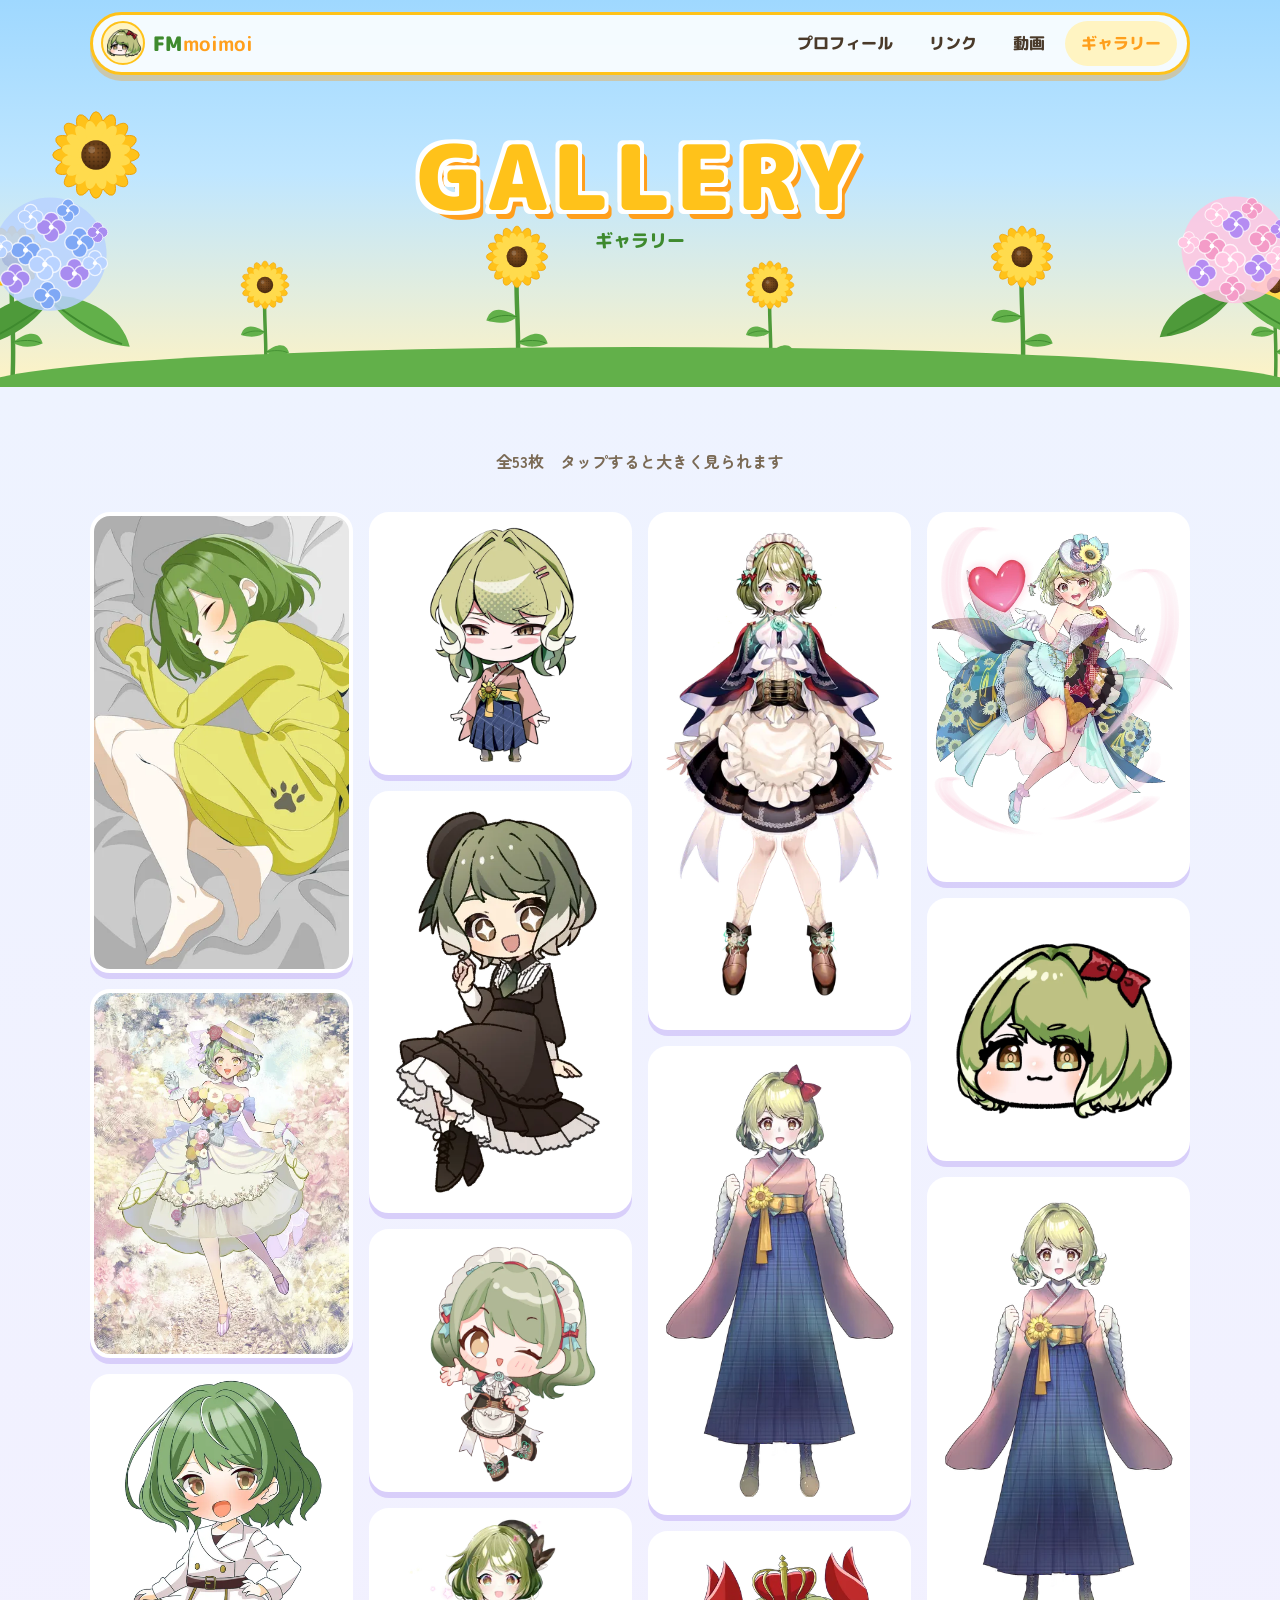
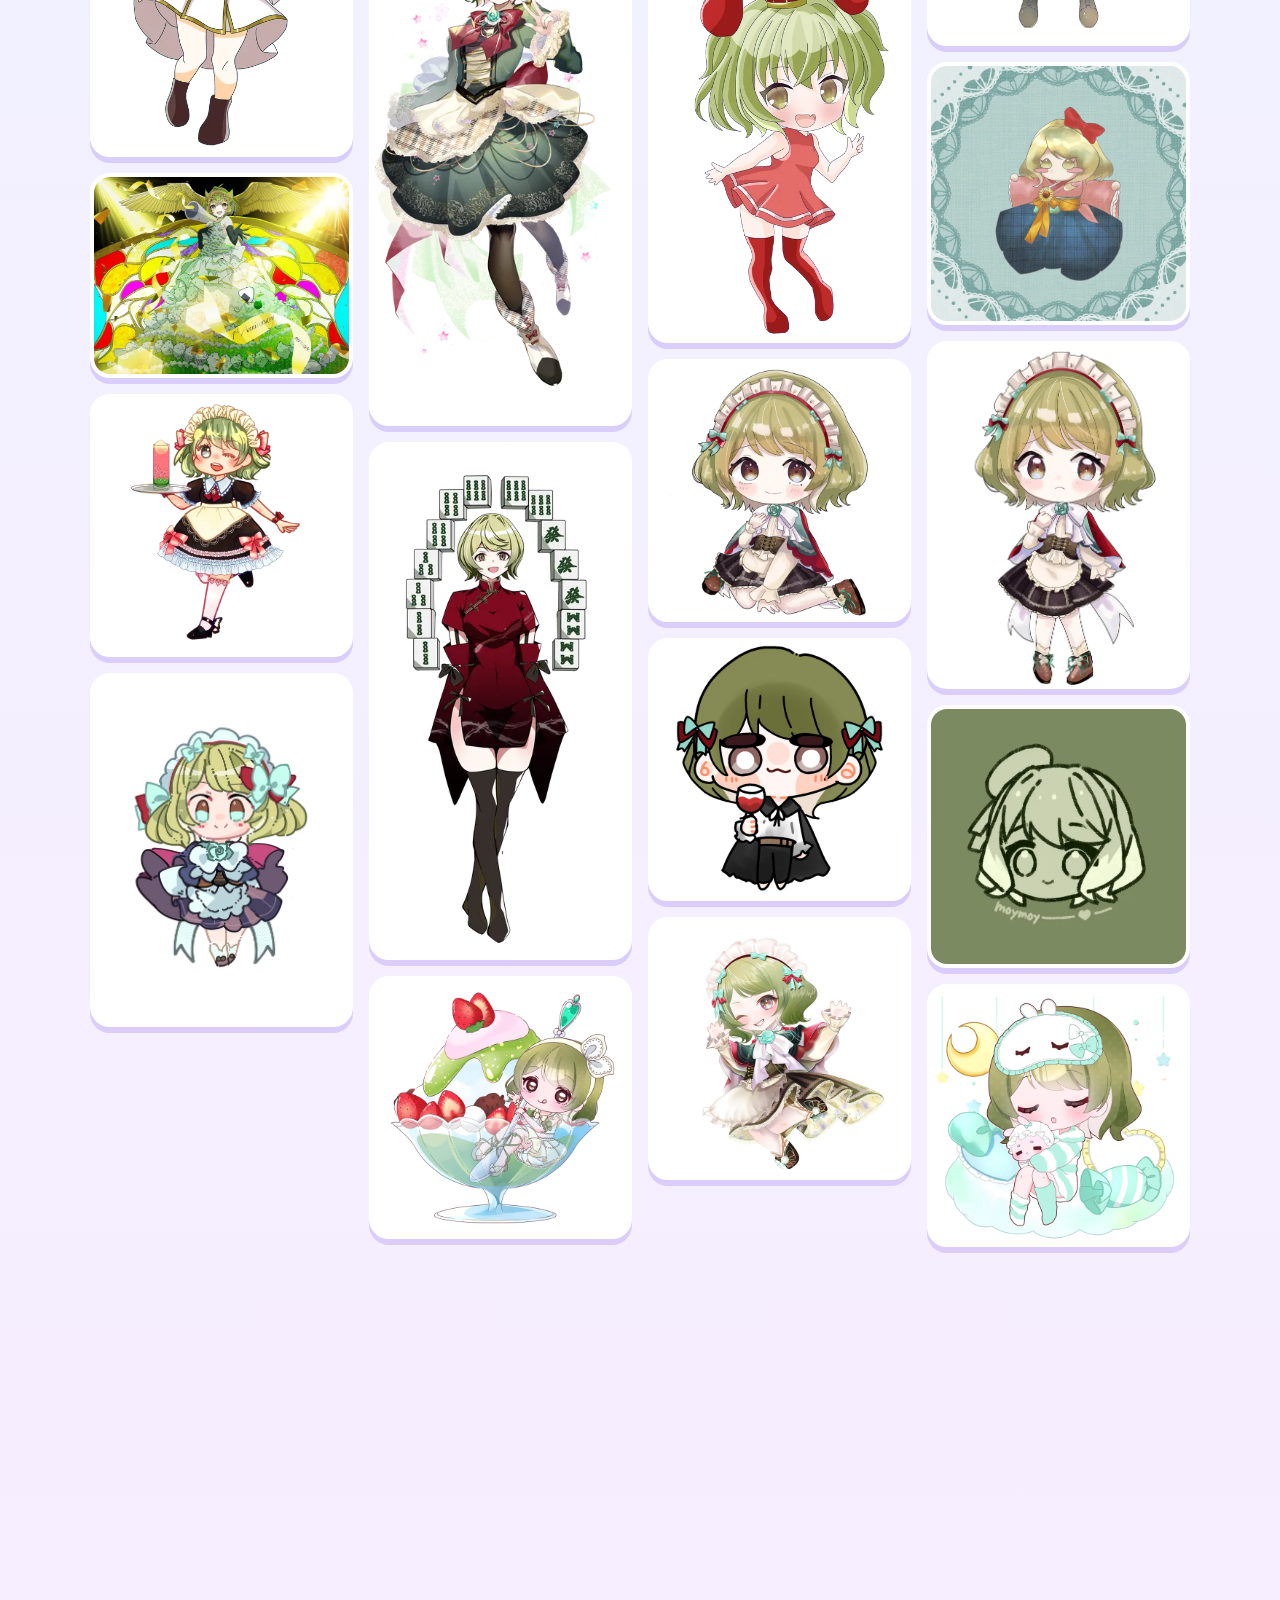
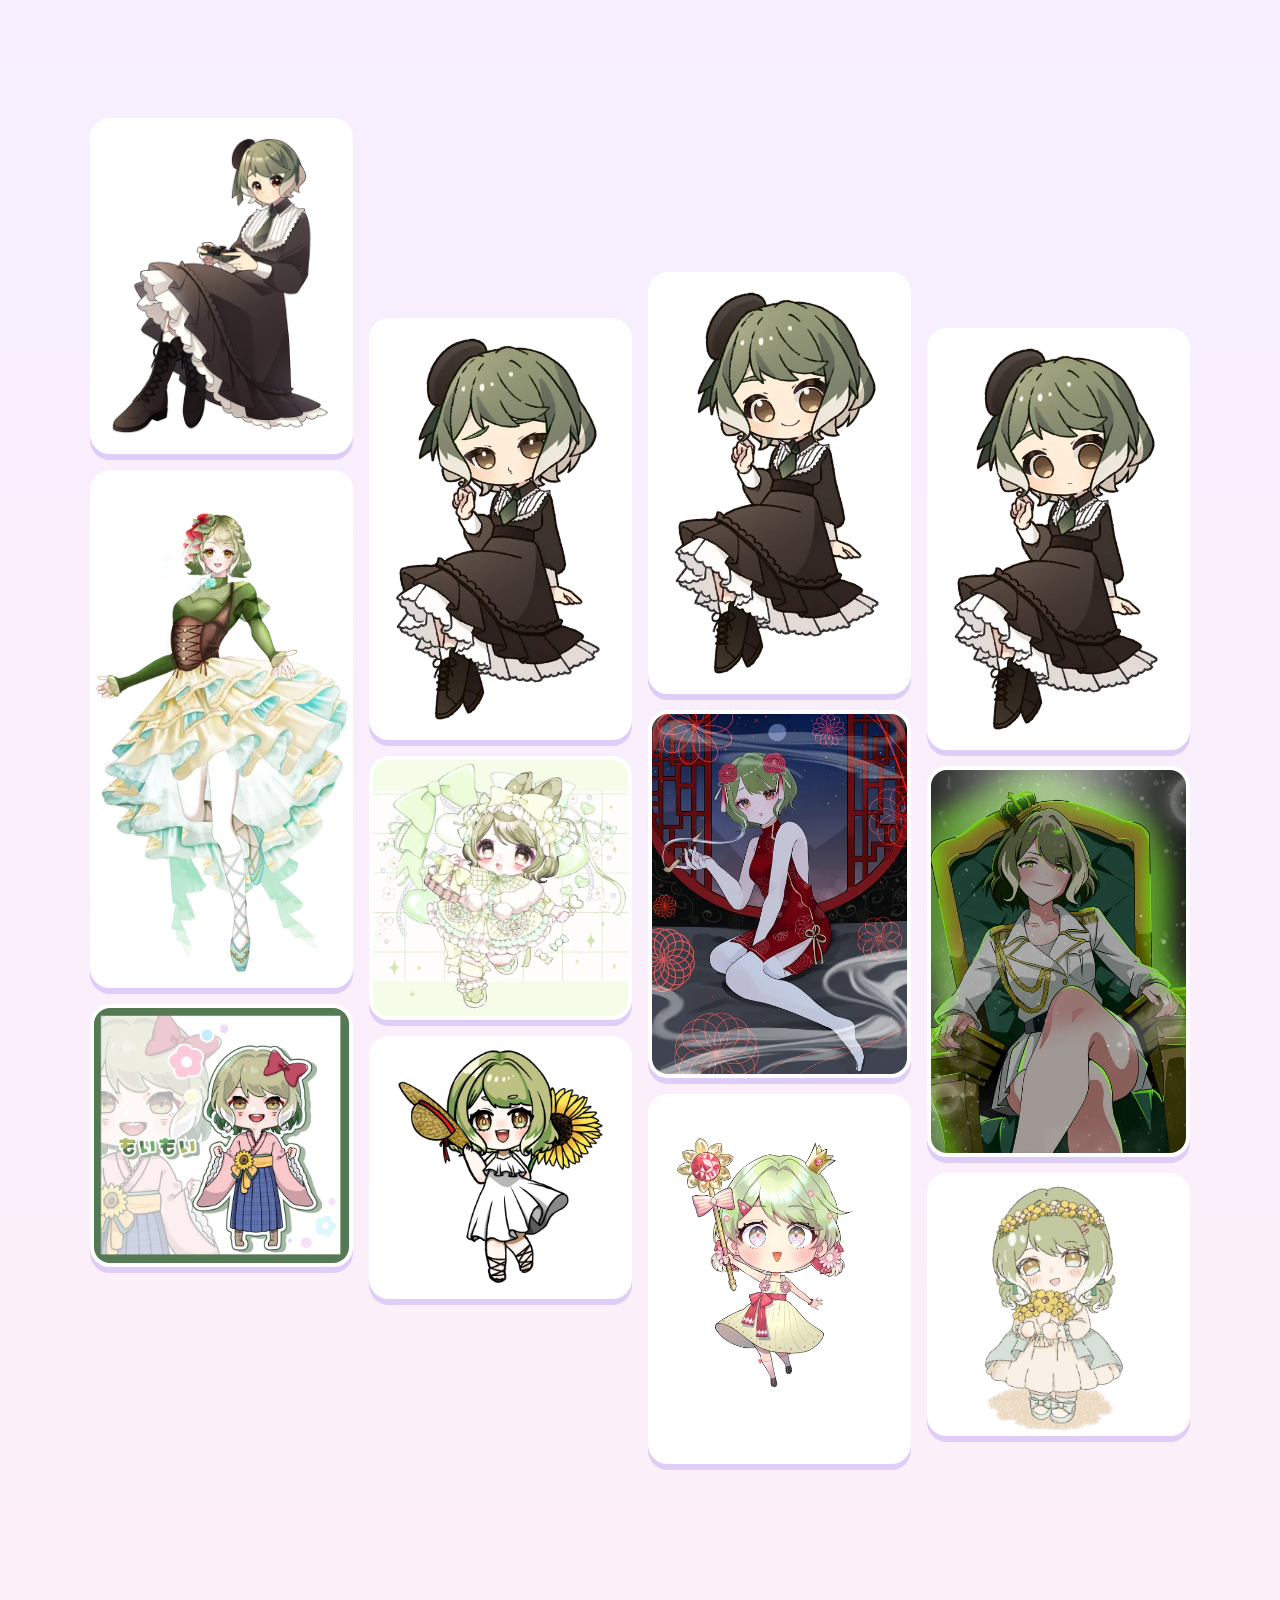
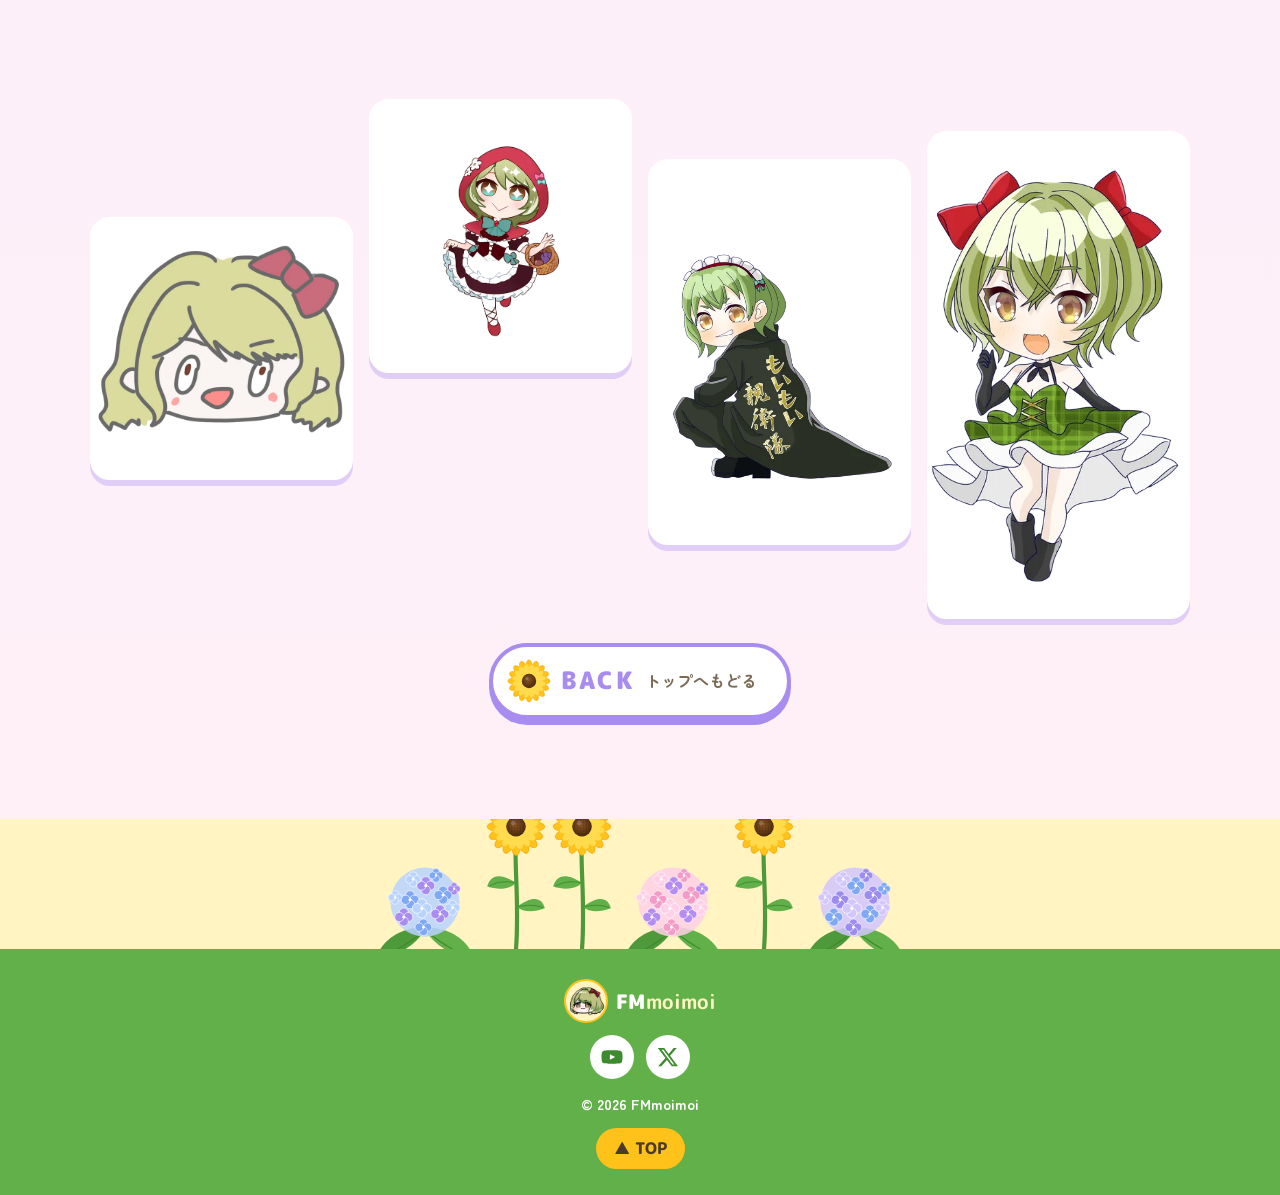
==== commit 252708f5: "iPhoneのバーの色の調整を取り消し Co-Authored-By: Claude Opus 5.5 <noreply@anthropic.com>" ====
(no text change in the page or its own stylesheets)
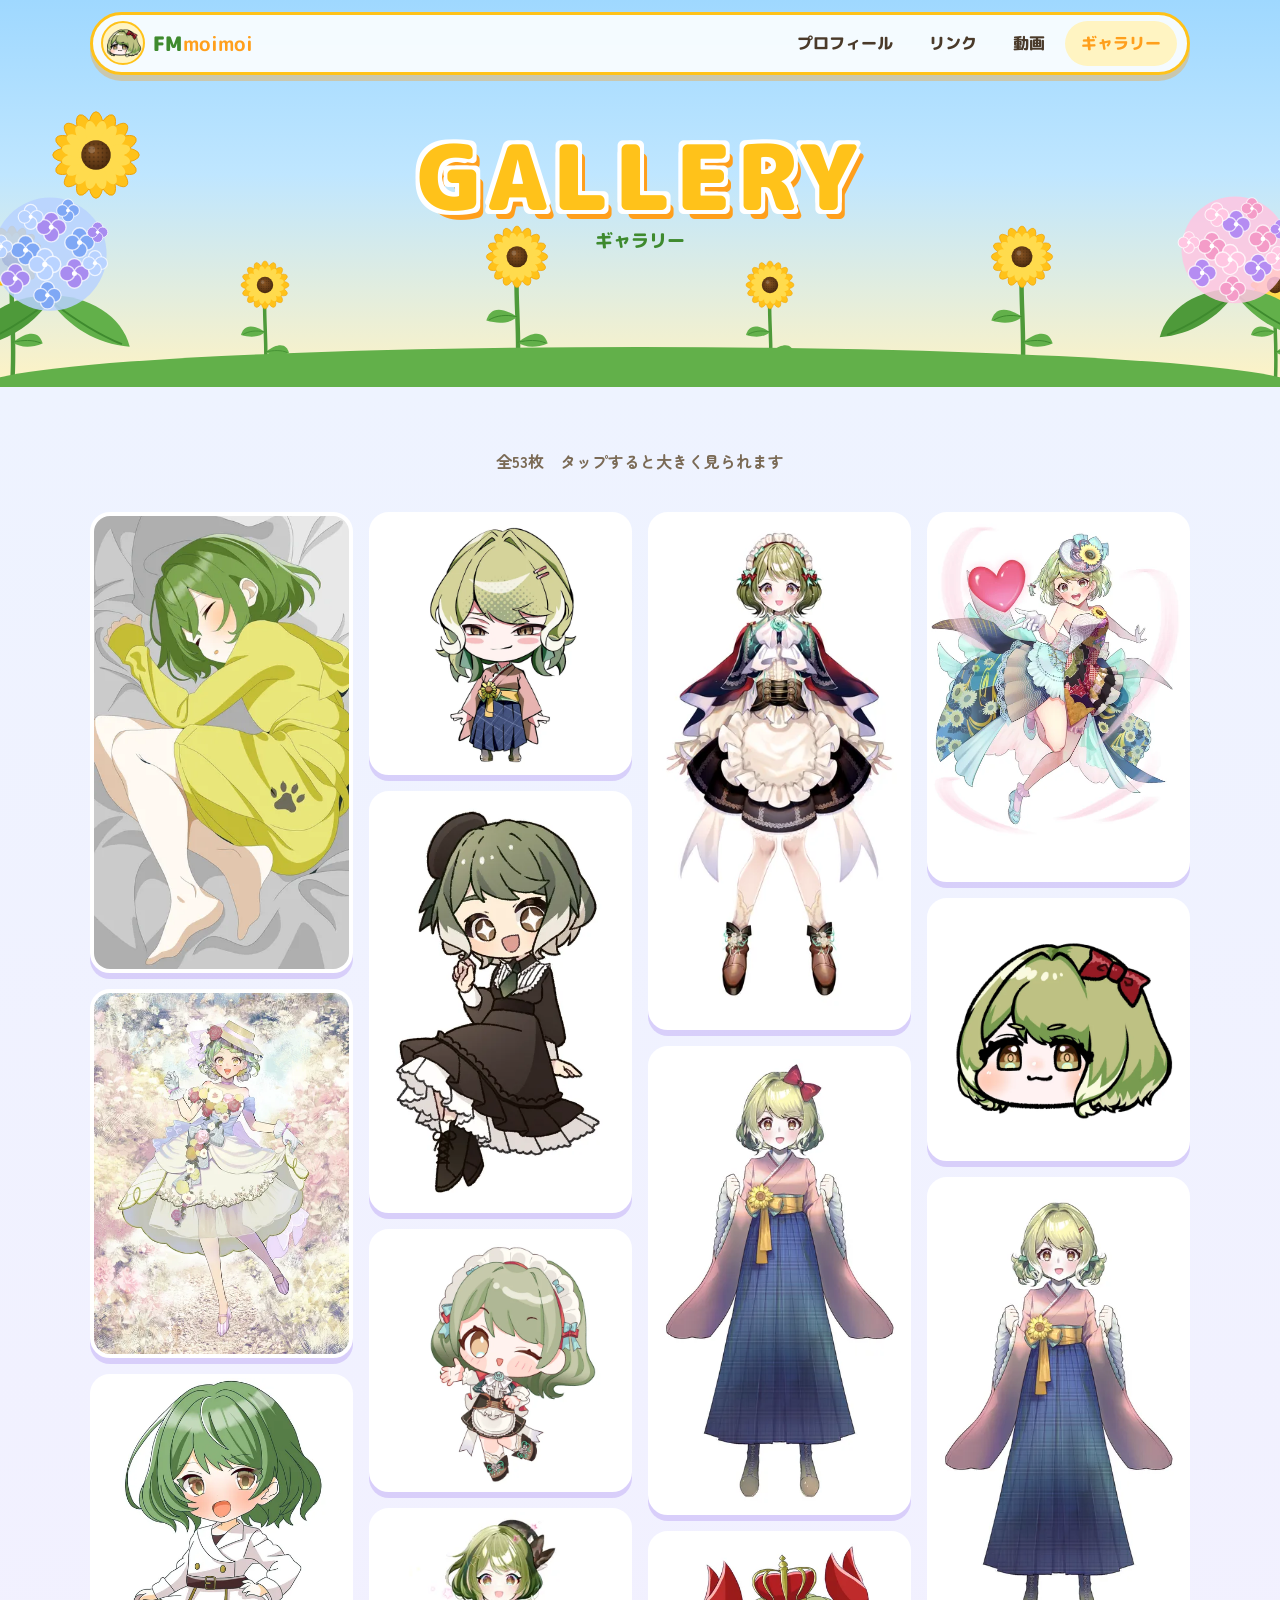
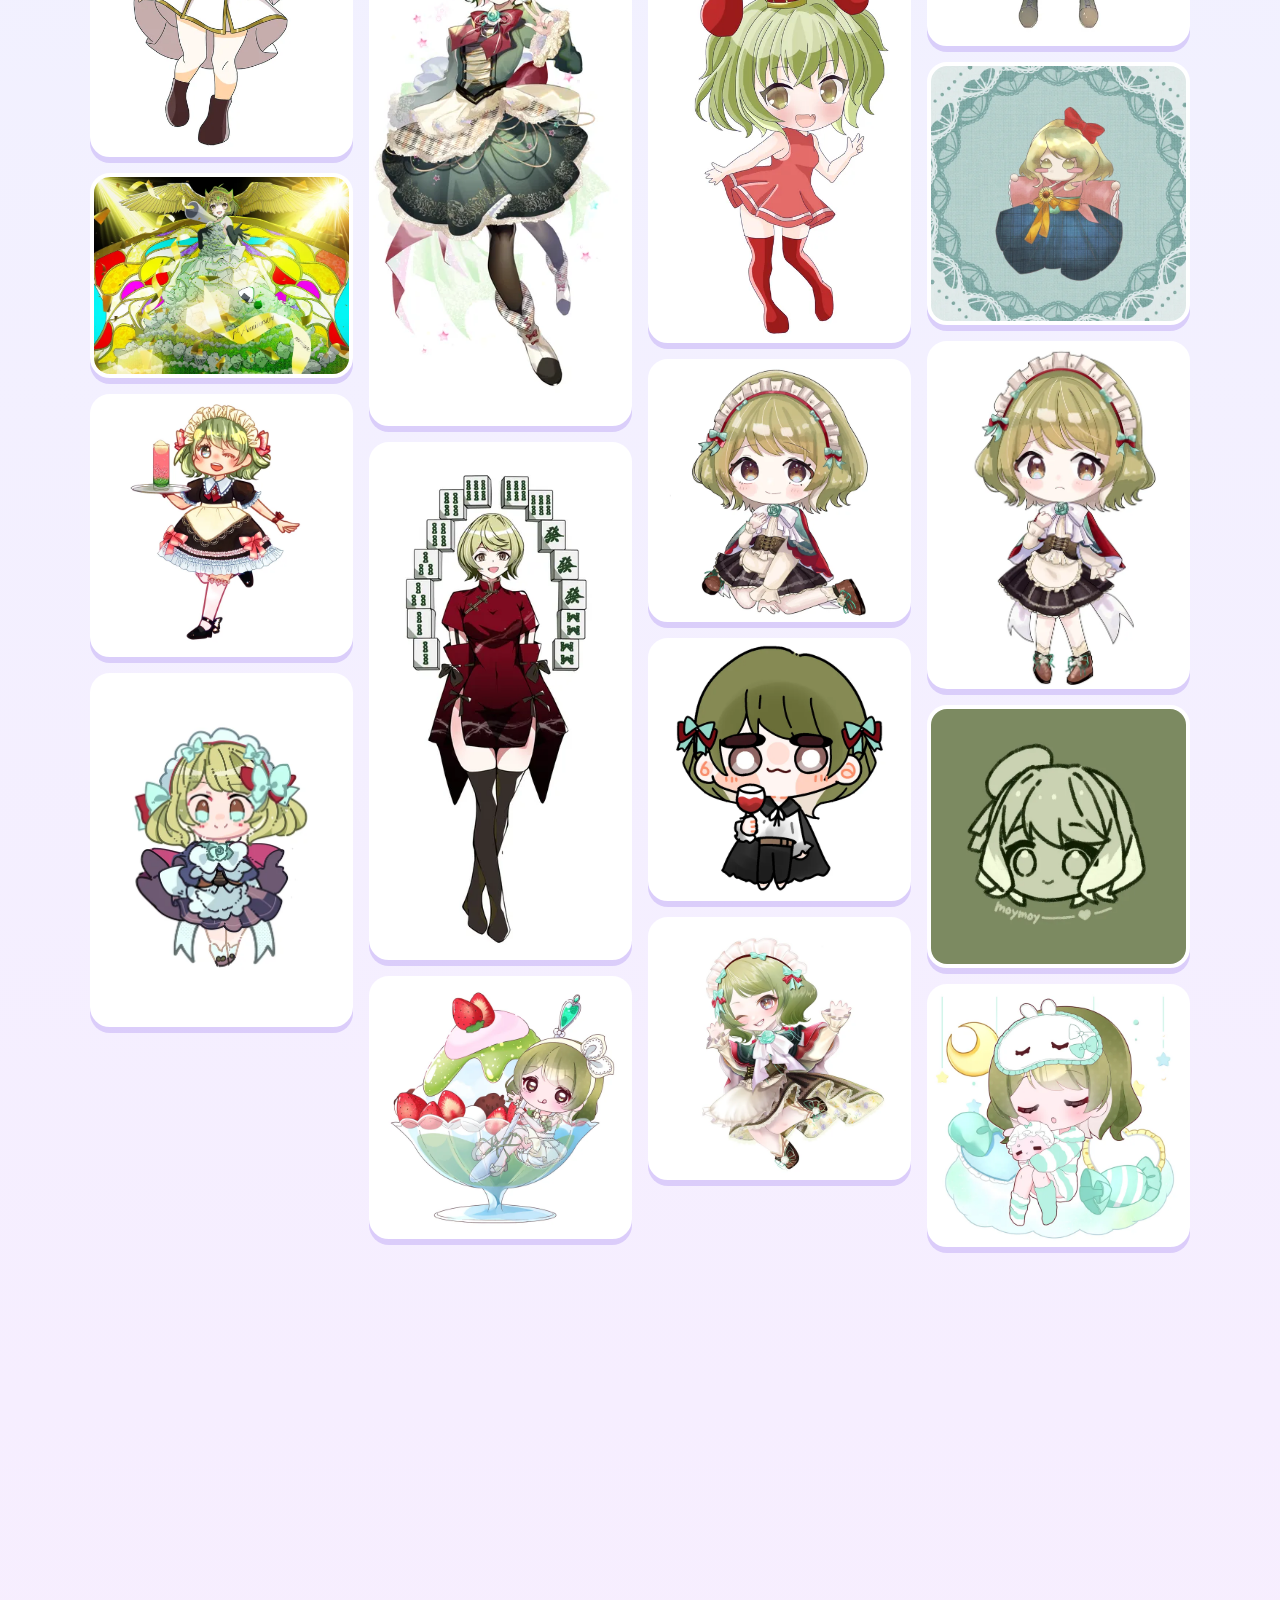
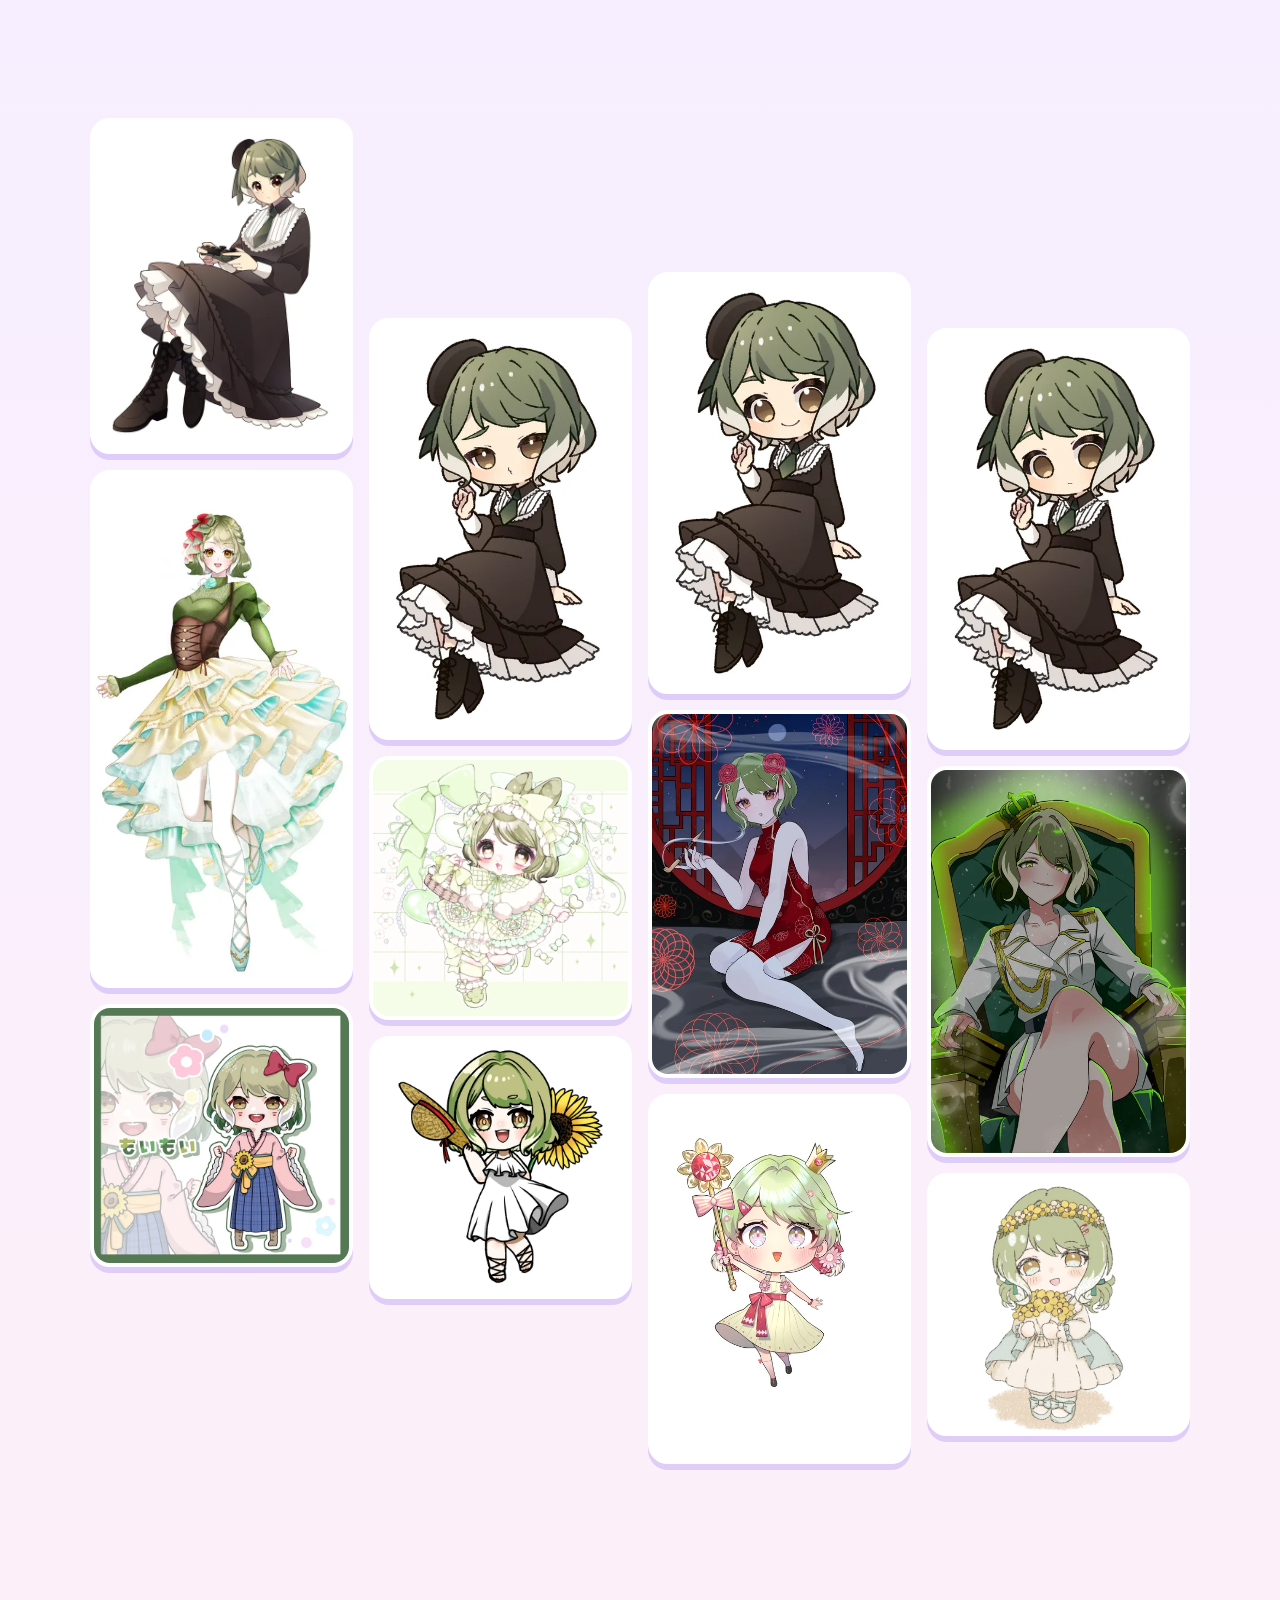
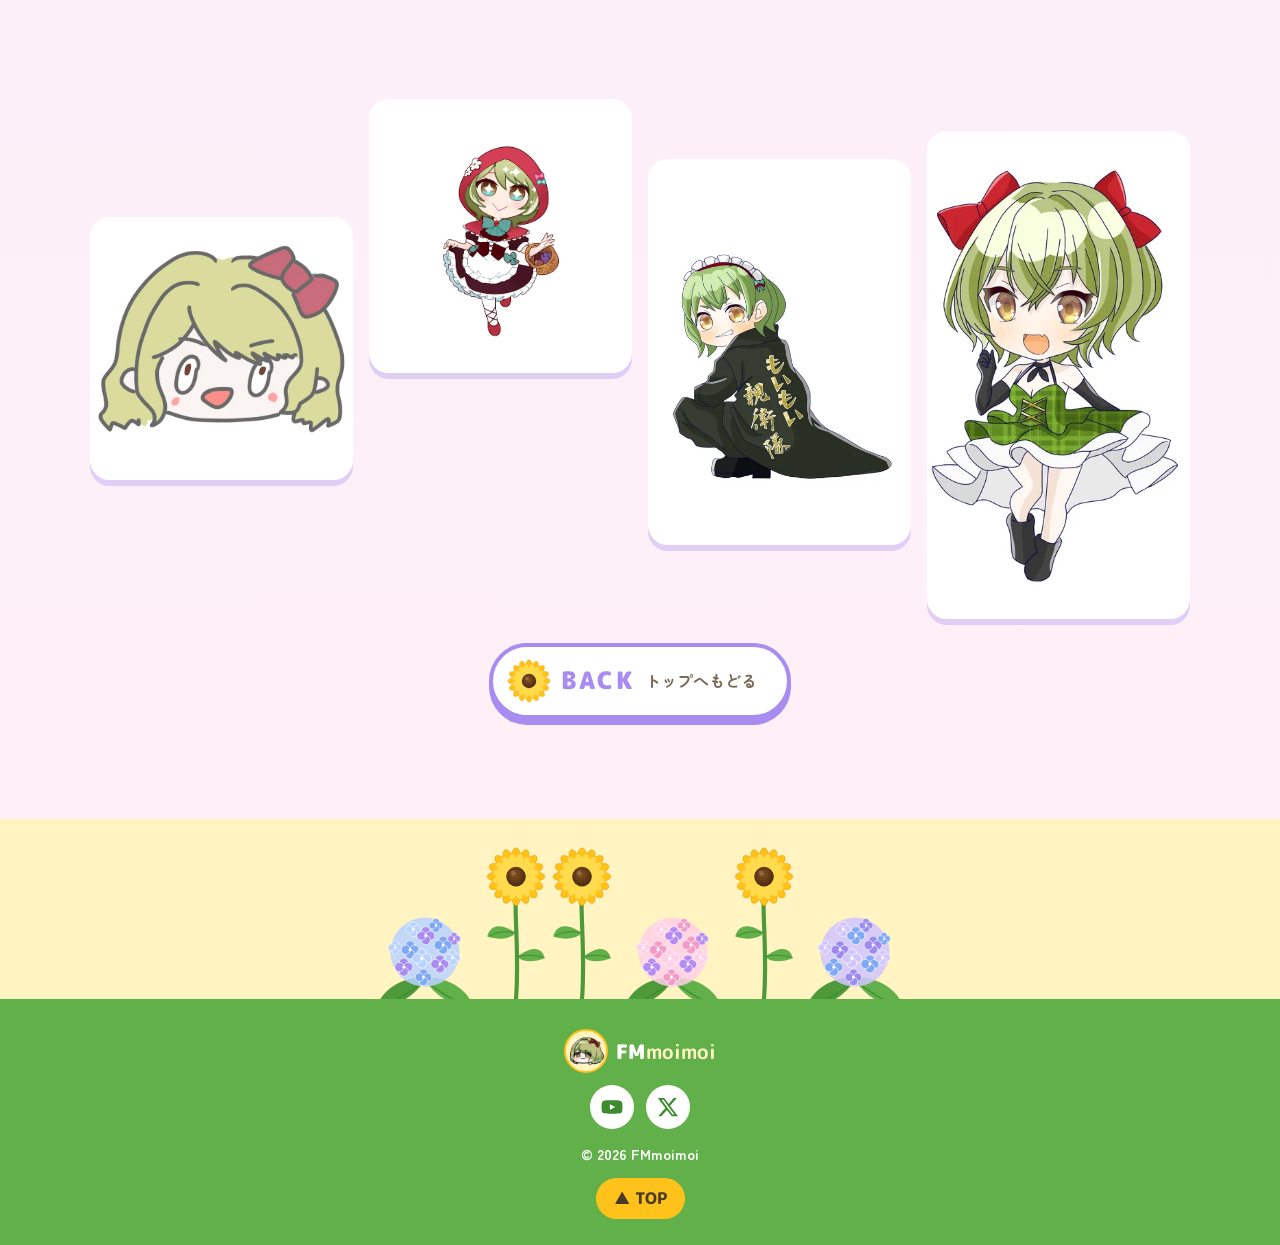
==== commit b2c4e562: "Xのリンクカードに画像を設定 Co-Authored-By: Claude Opus 5.5 <noreply@anthropic.com>" ====
--- a/gallery.html
+++ b/gallery.html
@@ -8,7 +8,12 @@
   <meta property="og:title" content="もいもい -FMmoimoi- 公式サイト">
   <meta property="og:description" content="VTuber もいもい（FMmoimoi）の公式サイト。">
   <meta property="og:type" content="website">
-  <meta property="og:image" content="images/top/sticker.webp">
+  <meta property="og:url" content="https://fmmoimoi.github.io/officialsite/gallery.html">
+  <meta property="og:image" content="https://fmmoimoi.github.io/officialsite/images/top/ogp.jpg">
+  <meta property="og:image:width" content="1102">
+  <meta property="og:image:height" content="578">
+  <meta property="og:image:alt" content="もいもいのイラスト">
+  <meta name="twitter:card" content="summary_large_image">
   <meta name="theme-color" content="#FFC93C">
   <link rel="icon" type="image/png" href="images/moimoi_icon.png">
   <link rel="apple-touch-icon" href="images/moimoi_icon.png">
--- a/css/style.css
+++ b/css/style.css
@@ -46,6 +46,8 @@
 main { overflow-x: hidden; overflow-x: clip; }
 
 img { max-width: 100%; height: auto; display: block; }
+/* 画像の長押しメニュー（iPhone）・ドラッグ・選択をさせない（気軽な保存を防ぐ。完全には防げない） */
+img { -webkit-touch-callout: none; -webkit-user-drag: none; user-select: none; -webkit-user-select: none; }
 a { color: inherit; }
 button { font: inherit; color: inherit; cursor: pointer; }
 
@@ -442,6 +444,8 @@
   padding: 0 4px 8px;
   border-bottom: 2px dotted #E8DFC8;
 }
+/* X のハッシュタグっぽく青くする */
+.hashtag { color: #1D9BF0; }
 
 /* お母様・お父様（ギャラリーのMOREの下） */
 .credit-card {
@@ -723,7 +727,7 @@
   justify-content: center;
   align-items: flex-end;
   gap: 6px;
-  height: 130px;
+  height: 180px;
   overflow: hidden;
 }
 .footer-flowers .hy { position: static; width: 110px; height: 110px; margin-bottom: -16px; }
@@ -878,6 +882,7 @@
   .lb-prev { left: calc(50% - 64px); }
   .lb-next { right: calc(50% - 64px); }
 
+  .footer-flowers { height: 130px; }
   .footer-flowers .hy { width: 80px; height: 80px; }
   .footer-flowers .fp { width: 44px; height: 114px; }
 }
